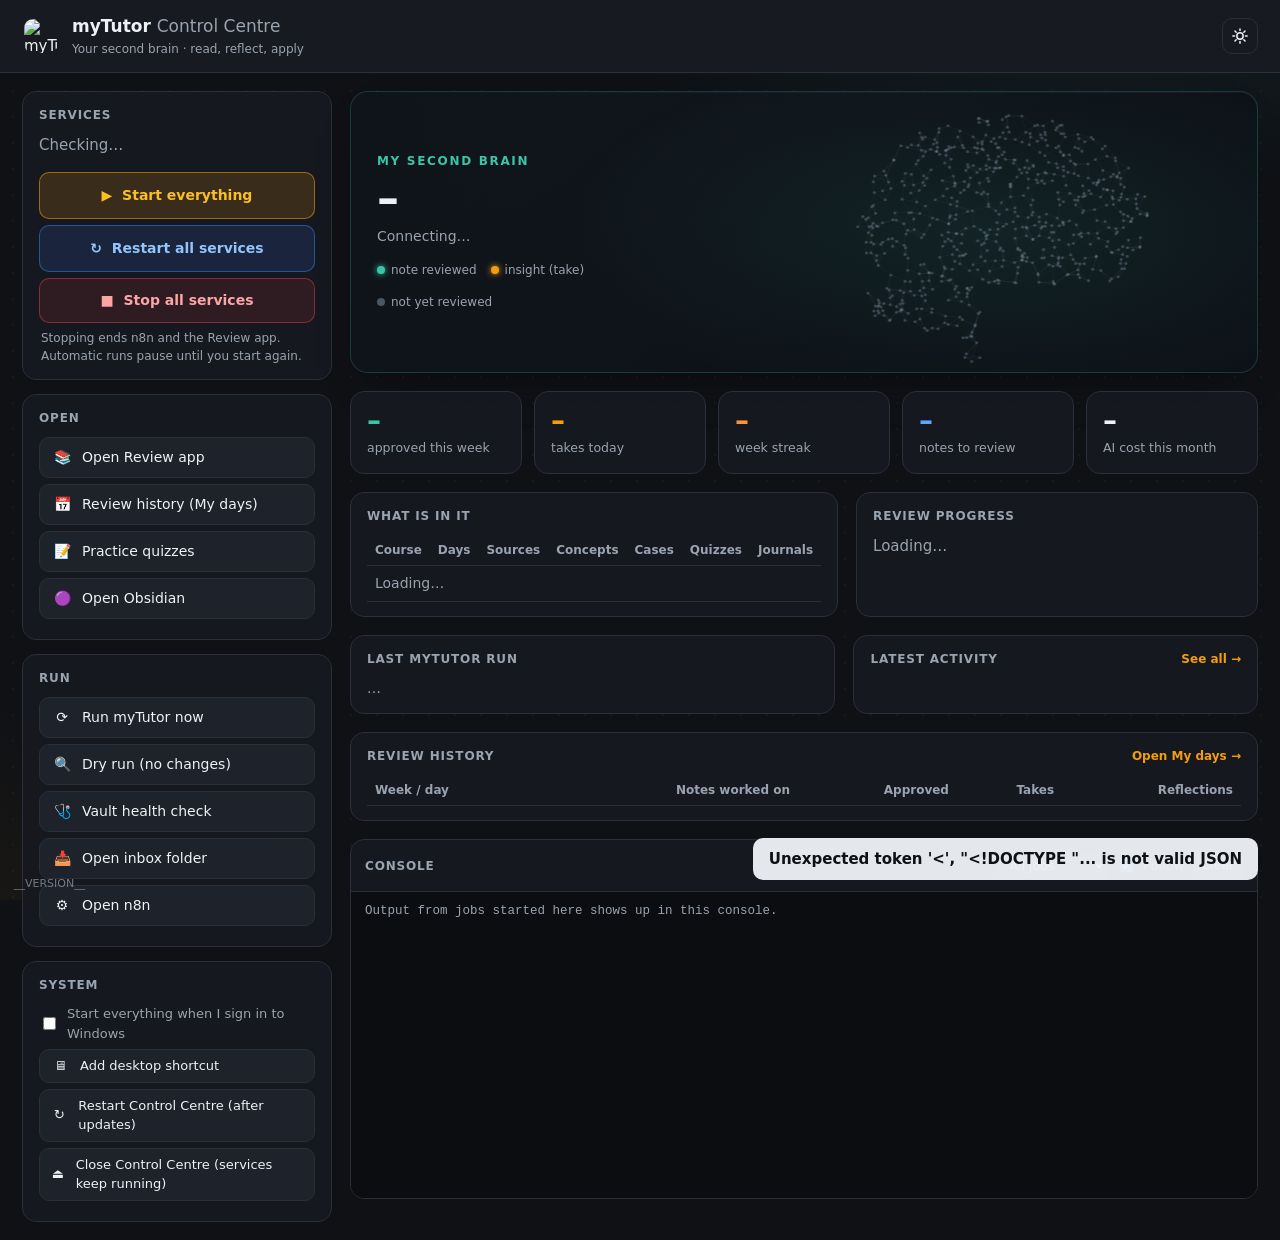
==== control_web/index.html @ 941673e9 "v4.3.8: same sun/moon theme button on Control Centre and Review app Co-Authored-By: Claude Opus 5.5 " ====
<!doctype html>
<html lang="en"><head><meta charset="utf-8"><meta name="viewport" content="width=device-width,initial-scale=1">
<title>myTutor Control Centre</title>
<link rel="icon" href="/logo.png">
<style>
:root{--bg:#0f1115;--panel:#171a20;--panel2:#1e222a;--line:#2a2f38;--ink:#eef1f5;--muted:#9aa3b0;--brand:#F59E0B;--teal:#3CC4A8;--ok:#3CC4A8;--bad:#f87171;--warn:#fbbf24;--blue:#60a5fa;
  --mono:ui-monospace,"Cascadia Mono",Consolas,monospace}
*{box-sizing:border-box}html,body{height:100%}
body{margin:0;background:var(--bg);color:var(--ink);font:15px/1.5 system-ui,-apple-system,"Segoe UI",sans-serif;-webkit-font-smoothing:antialiased}
header{display:flex;align-items:center;gap:14px;padding:12px 22px;background:var(--panel);border-bottom:1px solid var(--line);position:sticky;top:0;z-index:3}
.pill.p-up{background:rgba(34,197,94,.12);border-color:rgba(34,197,94,.5)}.pill.p-up span.muted{color:#4ade80}
.pill.p-down{background:rgba(239,68,68,.08);border-color:rgba(239,68,68,.4)}.pill.p-down span.muted{color:#f87171}
body{background:
  radial-gradient(900px 500px at 85% -10%,rgba(60,196,168,.10),transparent 60%),
  radial-gradient(800px 500px at -10% 110%,rgba(245,158,11,.07),transparent 60%),
  radial-gradient(rgba(255,255,255,.035) 1px,transparent 1px) 0 0/26px 26px,
  var(--bg);background-attachment:fixed}
.hero{position:relative;display:grid;grid-template-columns:minmax(260px,1fr) 1.5fr;align-items:center;gap:10px;min-height:280px;overflow:hidden;
  border-radius:18px;border:1px solid rgba(60,196,168,.22);
  background:radial-gradient(600px 260px at 70% 50%,rgba(60,196,168,.10),transparent 70%),linear-gradient(135deg,#121820,#0d1117 60%);
  box-shadow:inset 0 1px 0 rgba(255,255,255,.04),0 20px 40px -24px rgba(0,0,0,.6)}
.hero::after{content:"";position:absolute;inset:0;pointer-events:none;background:linear-gradient(90deg,#0f141b 0%,transparent 38%)}
.herotext{position:relative;z-index:1;padding:24px 26px}
.eyebrow{margin:0;font-size:12px;letter-spacing:.14em;text-transform:uppercase;color:var(--teal);font-weight:700}
.big{margin:6px 0 4px;font-size:44px;line-height:1;font-weight:800;letter-spacing:-.03em;background:linear-gradient(90deg,#eef1f5,#9be8d6);-webkit-background-clip:text;background-clip:text;color:transparent}
.hero .sub{margin:6px 0 14px;color:var(--muted);font-size:14px}.hero .sub b{color:var(--ink)}
.legend{display:flex;flex-wrap:wrap;gap:14px;font-size:12px;color:var(--muted)}.legend span{display:flex;align-items:center;gap:6px}
.lg{width:8px;height:8px;border-radius:50%;display:inline-block}.lg.n{background:#3CC4A8;box-shadow:0 0 6px #3CC4A8}.lg.k{background:#F59E0B;box-shadow:0 0 6px #F59E0B}.lg.o{background:#4b5563}
#brain{width:100%;height:280px;display:block}
.ctx a,.conn{float:right;text-transform:none;letter-spacing:0;color:var(--teal);font-weight:700}
.homelink{display:flex;align-items:center;gap:14px;text-decoration:none;color:inherit;border-radius:12px;padding:2px 8px 2px 2px}.homelink:hover{background:var(--panel2)}
header img{width:34px;height:34px;border-radius:9px}
header h1{font-size:17px;margin:0;font-weight:700}header h1 span{color:var(--muted);font-weight:500}
header .tag{margin:0;font-size:12px;color:var(--muted)}
.svc{margin-left:auto;display:flex;gap:10px}
.pill{display:flex;align-items:center;gap:10px;padding:8px 16px;font-weight:600;border-radius:999px;background:var(--panel2);border:1px solid var(--line);font-size:13px}
.dot{width:16px;height:16px;border-radius:50%;background:var(--muted)}.dot.on{background:radial-gradient(circle at 35% 35%,#d1fae5,#22c55e 45%,#15803d);box-shadow:0 0 12px 4px rgba(34,197,94,.6);animation:glow2 2.2s ease-in-out infinite}@keyframes glow2{50%{box-shadow:0 0 18px 7px rgba(34,197,94,.8)}}.dot.off{background:radial-gradient(circle at 35% 35%,#fecaca,#ef4444 50%,#991b1b);box-shadow:0 0 8px 2px rgba(239,68,68,.4)}
.wrap{display:grid;grid-template-columns:310px 1fr;gap:18px;padding:18px 22px;max-width:1500px;margin:0 auto}
aside{display:flex;flex-direction:column;gap:14px}
.card{background:rgba(23,26,32,.88);backdrop-filter:blur(6px);border:1px solid var(--line);border-radius:14px;padding:14px 16px}
.card h2{font-size:12px;letter-spacing:.07em;text-transform:uppercase;color:var(--muted);margin:0 0 10px;font-weight:650}
.btn{display:flex;align-items:center;gap:10px;width:100%;text-align:left;font:inherit;font-size:14px;color:var(--ink);background:var(--panel2);border:1px solid var(--line);border-radius:10px;padding:9px 12px;margin:6px 0;cursor:pointer;transition:.12s}
.btn:hover{border-color:var(--brand);transform:translateY(-1px)}.btn .i{width:20px;text-align:center}
.btn.primary{background:var(--brand);border-color:var(--brand);color:#1a1205;font-weight:700;justify-content:center;padding:12px}
.btn.danger{color:var(--bad)}.btn.small{font-size:13px;padding:6px 10px}
.btn[disabled]{opacity:.5;cursor:default;transform:none}
.svc-row{border-radius:12px;padding:10px 12px!important;margin:6px 0;border:1px solid var(--line)!important;transition:background .3s}
.svc-row.is-up{background:rgba(60,196,168,.10);border-color:rgba(60,196,168,.45)!important}
.svc-row.is-down{background:rgba(239,68,68,.07);border-color:rgba(239,68,68,.35)!important}
.svc-row.is-wait{background:rgba(245,158,11,.08);border-color:rgba(245,158,11,.4)!important}
.svc-row .st.up::before{content:'● ';}
.svc-row .mini,.svc-row .st{white-space:nowrap}
.svc-row{display:grid;grid-template-columns:auto 1fr;gap:4px 10px;align-items:center;padding:10px 0;border-bottom:1px solid var(--line)}
.svc-row:last-child{border-bottom:0}.svc-row b{display:block;font-size:14px}.svc-row small{display:block;color:var(--muted);font-size:12px}
.svc-row .st{font-size:12px;font-weight:700;padding:2px 9px;border-radius:999px}
.st.up{color:var(--ok);background:rgba(60,196,168,.12)}.st.down{color:var(--bad);background:rgba(248,113,113,.12)}
.svc-row .mini{font:inherit;font-size:12px;padding:3px 9px;border-radius:7px;border:1px solid var(--line);background:var(--panel2);color:var(--ink);cursor:pointer;margin-left:6px}
.svc-row .mini.stop{color:var(--bad);border-color:rgba(248,113,113,.45)}.svc-row .mini:hover{border-color:var(--brand)}
.svc-row .acts{grid-column:2;display:flex;align-items:center;gap:6px;margin-top:4px}.svc-row .st{margin-right:auto}
.big-dot{width:22px;height:22px;border-radius:50%;position:relative}.big-dot.on{background:radial-gradient(circle at 35% 35%,#d1fae5,#22c55e 45%,#15803d);box-shadow:0 0 14px 4px rgba(34,197,94,.55);animation:glow 2.2s ease-in-out infinite}@keyframes glow{50%{box-shadow:0 0 22px 8px rgba(34,197,94,.75)}}.big-dot.off{background:radial-gradient(circle at 35% 35%,#fecaca,#ef4444 50%,#991b1b);box-shadow:0 0 8px 2px rgba(239,68,68,.35)}.big-dot.wait{background:radial-gradient(circle at 35% 35%,#fde68a,#f59e0b 50%,#b45309);box-shadow:0 0 12px 3px rgba(245,158,11,.5);animation:pulse 1s infinite}@keyframes pulse{50%{opacity:.35}}
.st.wait{color:var(--warn);background:rgba(251,191,36,.12)}
.jobsline{font-size:12.5px;color:var(--brand);margin:6px 0 2px;min-height:4px}
.btn.stopall{background:#7f1d1d;border-color:#b91c1c;color:#fff;font-weight:700;justify-content:center;padding:11px}
.btn.stopall:hover{background:#991b1b;border-color:#ef4444}
.seeall{float:right;text-transform:none;letter-spacing:0;color:var(--brand);text-decoration:none;font-weight:600}
tr.wk td{font-weight:700;color:var(--brand);background:rgba(245,158,11,.06);border-top:2px solid var(--line)}
tr.wkday td:first-child{padding-left:22px;color:var(--muted)}
.hint{font-size:12px;color:var(--muted);margin:6px 2px 0}
.opt{display:flex;align-items:center;gap:8px;font-size:13px;color:var(--muted);margin:6px 0;cursor:pointer}
main{display:flex;flex-direction:column;gap:18px;min-width:0}
.kpis{display:grid;grid-template-columns:repeat(5,1fr);gap:12px}
.kpi{background:rgba(23,26,32,.88);backdrop-filter:blur(6px);border:1px solid var(--line);border-radius:14px;padding:14px 16px}
.kpi b{display:block;font-size:28px;line-height:1.1;font-weight:750;letter-spacing:-.02em}
.kpi small{color:var(--muted);font-size:12.5px}
.kpi.ok b{color:var(--ok)}.kpi.br b{color:var(--brand)}.kpi.or b{color:#fb923c}.kpi.bl b{color:var(--blue)}
.grid2{display:grid;grid-template-columns:1.2fr 1fr;gap:18px}
table{width:100%;border-collapse:collapse;font-size:14px}
th{font-size:12px;color:var(--muted);font-weight:600;text-align:right;padding:6px 8px;border-bottom:1px solid var(--line)}
td{padding:7px 8px;text-align:right;border-bottom:1px solid var(--line);font-variant-numeric:tabular-nums}
th:first-child,td:first-child{text-align:left}tr.total td{font-weight:700;color:var(--brand);border-bottom:0}
.prow{display:grid;grid-template-columns:130px 1fr 70px;gap:10px;align-items:center;margin:9px 0;font-size:14px}
.bar{height:9px;background:var(--panel2);border-radius:5px;overflow:hidden}.bar i{display:block;height:100%;background:linear-gradient(90deg,var(--brand),var(--teal));border-radius:5px}
.prow small{color:var(--muted);text-align:right;font-variant-numeric:tabular-nums}
.kv{display:grid;grid-template-columns:auto 1fr;gap:4px 14px;font-size:14px}.kv span{color:var(--muted)}
.recent{list-style:none;margin:0;padding:0;font-size:13.5px}.recent li{display:flex;gap:10px;padding:6px 0;border-bottom:1px solid var(--line)}
.recent li:last-child{border:0}.recent time{color:var(--muted);font-variant-numeric:tabular-nums;min-width:90px}
.tagx{font-size:11.5px;padding:1px 8px;border-radius:999px;background:var(--panel2);color:var(--muted)}
.console{display:flex;flex-direction:column;height:360px;padding:0;overflow:hidden}
.chead{display:flex;align-items:center;gap:8px;padding:10px 14px;border-bottom:1px solid var(--line)}
.chead h2{margin:0;flex:1}
.chead select,.chead button{font:inherit;font-size:12.5px;background:var(--panel2);color:var(--ink);border:1px solid var(--line);border-radius:7px;padding:4px 8px;cursor:pointer}
.log{flex:1;overflow:auto;margin:0;padding:10px 14px;font:12.5px/1.55 var(--mono);background:#0b0d10;white-space:pre-wrap;word-break:break-word}
.log .t{color:#5b6472}.log .j{display:inline-block;min-width:78px;font-weight:600}
.j-n8n{color:#c084fc}.j-review{color:var(--teal)}.j-run,.j-dry-run{color:var(--brand)}.j-vault-check{color:var(--blue)}.j-control{color:var(--muted)}.j-practice{color:#f472b6}
.log .err{color:var(--bad)}.log .okl{color:var(--ok)}
.toast{position:fixed;bottom:20px;right:22px;background:var(--ink);color:var(--bg);padding:10px 16px;border-radius:10px;font-weight:600;opacity:0;transform:translateY(8px);transition:.2s;pointer-events:none}
.toast.show{opacity:.96;transform:none}
.muted{color:var(--muted)}
@media (max-width:1100px){.hero{grid-template-columns:1fr}.hero::after{display:none}.kpis{grid-template-columns:repeat(3,1fr)}.grid2{grid-template-columns:1fr}}
@media (max-width:800px){.wrap{grid-template-columns:1fr;padding:14px 16px}.svc{display:none}.kpis{grid-template-columns:repeat(2,1fr)}}
.verbadge{position:fixed;left:14px;bottom:8px;z-index:5;font-size:11px;color:#8a94a3;opacity:.8;pointer-events:none}
.btn.restartall{background:#2563eb;border-color:#2563eb;color:#fff;font-weight:700;justify-content:center;padding:12px}.btn.restartall:hover{background:#1d4ed8}
/* v4.3.5: calmer buttons and status lights */
.btn.primary{background:rgba(245,158,11,.16);border-color:rgba(245,158,11,.55);color:#fbbf24}.btn.primary:hover{background:rgba(245,158,11,.26)}
.btn.restartall{background:rgba(59,130,246,.14);border-color:rgba(59,130,246,.5);color:#93c5fd}.btn.restartall:hover{background:rgba(59,130,246,.24)}
.btn.stopall{background:rgba(239,68,68,.12);border-color:rgba(239,68,68,.45);color:#fca5a5}.btn.stopall:hover{background:rgba(239,68,68,.22);border-color:rgba(239,68,68,.7)}
.big-dot{width:16px;height:16px}
.big-dot.on{background:radial-gradient(circle at 35% 35%,#86efac,#16a34a 55%,#166534);box-shadow:0 0 6px 1px rgba(34,197,94,.35);animation:glowsoft 3s ease-in-out infinite}
@keyframes glowsoft{50%{box-shadow:0 0 9px 2px rgba(34,197,94,.45)}}
.big-dot.off{background:radial-gradient(circle at 35% 35%,#fca5a5,#dc2626 55%,#7f1d1d);box-shadow:0 0 5px 1px rgba(239,68,68,.3)}
.dot.on{background:radial-gradient(circle at 35% 35%,#86efac,#16a34a 55%,#166534);box-shadow:0 0 5px 1px rgba(34,197,94,.35);animation:none}
/* light mode (toggle at top right) */
:root[data-theme=light]{--bg:#f4f6fa;--panel:#ffffff;--panel2:#f0f2f6;--line:#e2e6ec;--ink:#1b2230;--muted:#5f6b7a;--teal:#0f9f86;--ok:#0f8f78;--bad:#dc2626;--warn:#b45309;--blue:#2563eb}
:root[data-theme=light] .hero{border-color:rgba(15,159,134,.25);background:radial-gradient(600px 260px at 70% 50%,rgba(60,196,168,.14),transparent 70%),linear-gradient(135deg,#ffffff,#eef7f5 60%);box-shadow:0 1px 3px rgba(16,24,40,.08),0 20px 40px -28px rgba(15,159,134,.35)}
:root[data-theme=light] .hero::after{background:linear-gradient(90deg,#ffffff 0%,transparent 38%)}
:root[data-theme=light] .big{background-image:linear-gradient(90deg,#1b2230,#0f9f86)}
:root[data-theme=light] .card,:root[data-theme=light] .kpi{background:rgba(255,255,255,.95);box-shadow:0 1px 3px rgba(16,24,40,.08)}
:root[data-theme=light] .bar{background:#e6e9ef}
:root[data-theme=light] body{background-color:var(--bg)}
.log{color:#d6dde6}
:root[data-theme=light] .btn.primary{color:#b45309;background:rgba(245,158,11,.14)}
:root[data-theme=light] .btn.restartall{color:#1d4ed8;background:rgba(59,130,246,.10)}
:root[data-theme=light] .btn.stopall{color:#b91c1c;background:rgba(239,68,68,.08)}
.themebtn{margin-left:auto;width:36px;height:36px;border-radius:10px;border:1px solid var(--line);background:var(--panel);color:var(--ink);cursor:pointer;display:grid;place-items:center}
.themebtn:hover{border-color:var(--brand)}
</style>
<script>try{if(localStorage.getItem("mytutor-cc-theme")==="light")document.documentElement.dataset.theme="light"}catch(e){}</script></head>
<body>
<header>
  <a class="homelink" href="/" title="Home"><img src="/logo.png" alt="myTutor home">
  <div><h1>myTutor <span>Control Centre</span></h1><p class="tag">Your second brain · read, reflect, apply</p></div></a>
  <button class="themebtn" id="b-theme" title="Switch dark / light">🌙</button>
</header>

<div class="wrap">
<aside>
  <div class="card svcs">
    <h2>Services</h2>
    <div id="svcs"><span class="muted">Checking…</span></div>
    <div class="jobsline" id="jobsline"></div>
    <button class="btn primary" data-a="start-all">▶&nbsp; Start everything</button>
    <button class="btn restartall" data-a="restart-all">↻&nbsp; Restart all services</button>
    <button class="btn stopall" data-a="stop-all" data-confirm="1">■&nbsp; Stop all services</button>
    <p class="hint">Stopping ends n8n and the Review app. Automatic runs pause until you start again.</p>
  </div>
  <div class="card">
    <h2>Open</h2>
    <button class="btn" data-a="open-review"><span class="i">📚</span>Open Review app</button>
    <button class="btn" data-a="open-days"><span class="i">📅</span>Review history (My days)</button>
    <button class="btn" data-a="practice"><span class="i">📝</span>Practice quizzes</button>
    <button class="btn" data-a="open-obsidian"><span class="i">🟣</span>Open Obsidian</button>
  </div>
  <div class="card">
    <h2>Run</h2>
    <button class="btn" data-a="run"><span class="i">⟳</span>Run myTutor now</button>
    <button class="btn" data-a="dry-run"><span class="i">🔍</span>Dry run (no changes)</button>
    <button class="btn" data-a="vault-check"><span class="i">🩺</span>Vault health check</button>
    <button class="btn" data-a="open-inbox"><span class="i">📥</span>Open inbox folder</button>
    <button class="btn" data-a="open-n8n"><span class="i">⚙</span>Open n8n</button>
  </div>
  <div class="card">
    <h2>System</h2>
    <label class="opt"><input type="checkbox" id="autostart"> Start everything when I sign in to Windows</label>
    <button class="btn small" data-a="desktop-shortcut"><span class="i">🖥</span>Add desktop shortcut</button>
    <button class="btn small" data-a="restart-centre"><span class="i">↻</span>Restart Control Centre (after updates)</button>
    <button class="btn small" data-a="quit" data-confirm="1"><span class="i">⏏</span>Close Control Centre (services keep running)</button>
  </div>
</aside>

<main>
  <section class="hero">
    <div class="herotext">
      <p class="eyebrow">My second brain</p>
      <h2 class="big" id="hero-pct">–</h2>
      <p class="sub" id="brainlabel">Connecting…</p>
      <div class="legend"><span><i class="lg n"></i>note reviewed</span><span><i class="lg k"></i>insight (take)</span><span><i class="lg o"></i>not yet reviewed</span></div>
    </div>
    <canvas id="brain" aria-hidden="true"></canvas>
  </section>
  <div class="kpis">
    <div class="kpi ok"><b id="k-appr">–</b><small id="k-appr-l">approved this week</small></div>
    <div class="kpi br"><b id="k-takes">–</b><small>takes today</small></div>
    <div class="kpi or"><b id="k-streak">–</b><small id="k-streak-l">week streak</small></div>
    <div class="kpi bl"><b id="k-todo">–</b><small>notes to review</small></div>
    <div class="kpi"><b id="k-cost">–</b><small id="k-cost-l">AI cost this month</small></div>
  </div>

  <div class="grid2">
    <div class="card"><h2>What is in it <span class="conn" id="conn"></span></h2>
      <table><thead><tr><th>Course</th><th>Days</th><th>Sources</th><th>Concepts</th><th>Cases</th><th>Quizzes</th><th>Journals</th></tr></thead>
      <tbody id="inv"><tr><td colspan="7" class="muted">Loading…</td></tr></tbody></table>
    </div>
    <div class="card"><h2>Review progress</h2><div id="prog"><span class="muted">Loading…</span></div></div>
  </div>

  <div class="grid2">
    <div class="card"><h2>Last myTutor run</h2><div class="kv" id="lastrun"><span>…</span><b></b></div></div>
    <div class="card"><h2>Latest activity <a href="#" data-a="open-days" class="seeall">See all →</a></h2><ul class="recent" id="recent"></ul></div>
  </div>

  <div class="card"><h2>Review history <a href="#" data-a="open-days" class="seeall">Open My days →</a></h2>
    <table><thead><tr><th>Week / day</th><th>Notes worked on</th><th>Approved</th><th>Takes</th><th>Reflections</th></tr></thead><tbody id="hist"></tbody></table></div>

  <div class="card console">
    <div class="chead"><h2>Console</h2>
      <select id="cfilter"><option value="">All jobs</option><option>run</option><option>dry-run</option><option>vault-check</option><option>n8n</option><option>review</option><option>practice</option><option>control</option></select>
      <label class="opt"><input type="checkbox" id="autoscroll" checked> Follow</label>
      <button id="cclear">Clear</button></div>
    <pre class="log" id="log"><span class="muted">Output from jobs started here shows up in this console.</span></pre>
  </div>
</main>
</div>
<div class="toast" id="toast"></div>

<script>
"use strict";
const TOKEN = "__TOKEN__"; let last = 0, lines = [];
const $ = id => document.getElementById(id);
const esc = s => String(s ?? "").replace(/[&<>"']/g, c => ({"&":"&amp;","<":"&lt;",">":"&gt;",'"':"&quot;","'":"&#39;"}[c]));
async function api(path, body) {
  const r = await fetch(path, {method: body ? "POST" : "GET", headers: {"X-Token": TOKEN, "Content-Type": "application/json"}, body: body ? JSON.stringify(body) : undefined});
  if (r.status === 403) throw new Error("Session expired: reload the page.");
  return r.json();
}
function toast(t) { const e = $("toast"); e.textContent = t; e.classList.add("show"); clearTimeout(e._t); e._t = setTimeout(() => e.classList.remove("show"), 2600); }
function svc(key, up) { if (!$("d-" + key)) return; $("d-" + key).className = "dot " + (up ? "on" : "off"); $("s-" + key).textContent = up ? "RUNNING" : "STOPPED";
  const p = $("d-" + key).parentElement; p.classList.toggle("p-up", up); p.classList.toggle("p-down", !up); }

function paint(s) {
  updateBrain(s.dashboard);
  svc("n8n", s.n8n); svc("review", s.review);
  if (!document.querySelector("#svcs [data-armed]")) $("svcs").innerHTML = (s.services || []).map(v => `<div class="svc-row ${v.up ? "is-up" : v.starting ? "is-wait" : "is-down"}"><span class="big-dot ${v.up ? "on" : v.starting ? "wait" : "off"}"></span>
      <div><b>${esc(v.name)}</b><small>${esc(v.detail)} · port ${v.port}${v.up && !v.here ? " · started elsewhere" : ""}</small></div>
      <div class="acts"><span class="st ${v.up ? "up" : v.starting ? "wait" : "down"}">${v.up ? "RUNNING" : v.starting ? `Starting… ${v.since}s` : "Stopped"}</span>${v.up || v.starting
        ? `<button class="mini" data-a="restart-${v.key}">↻ Restart</button><button class="mini stop" data-a="stop-${v.key}" data-confirm="1">Stop</button>` : `<button class="mini" data-a="start-${v.key}">Start</button>`}</div></div>`).join("");
  const nUp = (s.services || []).filter(v => v.up).length, nAll = (s.services || []).length;
  document.title = (nUp === nAll ? "🟢 " : nUp ? "🟡 " : "🔴 ") + `${nUp}/${nAll} running · myTutor Control Centre`;
  const busy = (s.jobs || []).filter(j => j.running && !["n8n", "review"].includes(j.name)).map(j => j.name);
  $("jobsline").textContent = busy.length ? "⏳ Working: " + busy.join(", ") : "";
  $("autostart").checked = s.autostart;
  const d = s.dashboard;
  $("k-appr").textContent = `${d.approved_week || 0}/${s.goal}`; $("k-appr-l").textContent = (d.approved_week || 0) >= s.goal ? "approved this week · goal met ✓" : "approved this week";
  $("k-takes").textContent = d.takes_today; $("k-streak").textContent = d.streak + "🔥"; $("k-streak-l").textContent = `week streak · ${d.active_days_week || 0} active day${d.active_days_week === 1 ? "" : "s"} this week`; $("k-todo").textContent = d.to_review;
  $("k-cost").textContent = "US$" + d.month_cost.toFixed(2); $("k-cost-l").textContent = `AI cost this month · ${d.month_runs} runs`;
  const inv = d.inventory || [];
  if (inv.length) {
    const tot = [0,0,0,0,0,0];
    $("inv").innerHTML = inv.map(c => { const v = [c.days, c.sources, c.core, c.cases, c.quizzes, c.journals]; v.forEach((x, i) => tot[i] += x);
      return `<tr><td>${esc(c.course)}</td>${v.map(x => `<td>${x}</td>`).join("")}</tr>`; }).join("")
      + `<tr class="total"><td>Total <span class="muted">+ ${d.hubs} hubs</span></td>${tot.map(x => `<td>${x}</td>`).join("")}</tr>`;
  } else $("inv").innerHTML = '<tr><td colspan="7" class="muted">No data yet: start the Review app once so it can index your vault.</td></tr>';
  $("prog").innerHTML = (d.courses || []).map(([c, done, total]) =>
    `<div class="prow"><span>${esc(c)}</span><span class="bar"><i style="width:${total ? (100 * done / total).toFixed(1) : 0}%"></i></span><small>${done}/${total}</small></div>`).join("") || '<span class="muted">No data yet.</span>';
  const r = d.last_run;
  $("lastrun").innerHTML = r ? `<span>Finished</span><b>${esc(r.finished)}</b><span>Sources</span><b>${esc(r.sources)}</b><span>Notes made</span><b>${esc(r.notes)}</b>
     <span>Cost</span><b>US$${(+r.cost || 0).toFixed(2)}</b><span>Failed</span><b style="color:${+r.failed ? "var(--bad)" : "var(--ok)"}">${esc(r.failed || 0)}</b>` : '<span>No runs logged yet.</span><b></b>';
  $("hist").innerHTML = byWeek(d.history || []).slice(0, 6).map(w =>
      `<tr class="wk"><td>${esc(w.label)}</td><td>${w.notes}</td><td>${w.approved}</td><td>${w.takes}</td><td>${w.reflections}</td></tr>`
      + w.days.map(h => `<tr class="wkday"><td>${esc(new Date(h.day + "T12:00:00").toLocaleDateString(undefined, {weekday: "short", day: "numeric", month: "short"}))}</td><td>${h.notes}</td><td>${h.approved}</td><td>${h.takes}</td><td>${h.reflections}</td></tr>`).join("")).join("")
    || '<tr><td colspan="5" class="muted">No reviews yet.</td></tr>';
  $("recent").innerHTML = (d.recent || []).map(([t, a, n]) => `<li><time>${esc(t)}</time><span class="tagx">${esc(a)}</span><span>${esc(n)}</span></li>`).join("") || '<li class="muted">Nothing yet today.</li>';
  document.querySelectorAll("[data-a=run],[data-a=dry-run]").forEach(b => b.disabled = (s.jobs || []).some(j => (j.name === "run" || j.name === "dry-run") && j.running));
}
function mondayOf(iso) { const d = new Date(iso + "T12:00:00"); d.setDate(d.getDate() - ((d.getDay() + 6) % 7)); return d; }
function byWeek(rows) {
  const weeks = [];
  for (const r of rows) {
    const m = mondayOf(r.day), key = m.toDateString();
    let w = weeks.find(x => x.key === key);
    if (!w) { const sun = new Date(m); sun.setDate(m.getDate() + 6);
      const f = o => o.toLocaleDateString(undefined, {day: "numeric", month: "short"});
      const thisWeek = mondayOf(new Date().toISOString().slice(0, 10)).toDateString() === key;
      w = {key, label: (thisWeek ? "This week · " : "Week · ") + f(m) + " – " + f(sun), notes: 0, approved: 0, takes: 0, reflections: 0, days: []}; weeks.push(w); }
    w.days.push(r); for (const k of ["notes", "approved", "takes", "reflections"]) w[k] += r[k];
  }
  return weeks;
}
// ---------------- the brain: one dot per note; it lights up and connects as you review and write takes
const Brain = (() => {
  const LIGHT = () => document.documentElement.dataset.theme === "light";
  const cv = document.getElementById("brain"), cx = cv.getContext("2d");
  const still = window.matchMedia("(prefers-reduced-motion: reduce)").matches;
  let W = 0, H = 0, nodes = [], lit = 0, links = 0, edges = [], pulses = [], target = {lit: 0, links: 0}, ready = false;
  function rng(seed) { return () => (seed = (seed * 1664525 + 1013904223) % 4294967296) / 4294967296; }
  function inside(x, y) {                            // a side-view brain: cerebrum, cerebellum, brainstem (unit space)
    const cere = ((x - 0.02) / 1.0) ** 2 + ((y + 0.05) / 0.70) ** 2 <= 1 && !(y > 0.42 && x > -0.15);
    const cbl = ((x + 0.55) / 0.36) ** 2 + ((y - 0.52) / 0.22) ** 2 <= 1;
    const stem = x > -0.30 && x < -0.12 && y > 0.40 && y < 0.95;
    return cere || cbl || stem;
  }
  function build() {
    const r = rng(42); nodes = [];
    while (nodes.length < 650) {
      const x = r() * 2.2 - 1.1, y = r() * 2.0 - 0.8;
      if (inside(x, y)) nodes.push({x, y, o: r(), tw: r() * 6.28});
    }
    nodes.sort((a, b) => a.o - b.o);                 // a fixed order, so the same dots light up as you progress
    edges = [];
    for (let i = 0; i < nodes.length; i++) {        // possible connections: each dot to its nearest neighbours
      const near = nodes.map((n, j) => [j, (n.x - nodes[i].x) ** 2 + (n.y - nodes[i].y) ** 2]).filter(([j]) => j !== i)
        .sort((a, b) => a[1] - b[1]).slice(0, 4);
      for (const [j, d] of near) if (j > i || !edges.some(e => e[0] === j && e[1] === i)) edges.push([i, j, d]);
    }
    ready = true;
  }
  function resize() { const r = cv.getBoundingClientRect(); W = cv.width = r.width * devicePixelRatio; H = cv.height = r.height * devicePixelRatio; }
  function pos(n) {                                 // centred in the hero panel
    const s = Math.min(W * 0.40, H * 0.52);
    return [W * 0.52 + n.x * s, H * 0.47 + n.y * s];
  }
  function frame(t) {
    if (!ready) return;
    lit += (target.lit - lit) * 0.04; links += (target.links - links) * 0.04;
    cx.clearRect(0, 0, W, H);
    const nLit = Math.round(lit * nodes.length), dpr = devicePixelRatio;
    const live = edges.filter(([a, b]) => a < nLit && b < nLit);
    const show = live.slice(0, Math.round(live.length * Math.min(1, 0.35 + links)));
    cx.lineWidth = 0.8 * dpr;
    cx.strokeStyle = LIGHT() ? "rgba(60,80,110,0.09)" : "rgba(150,170,200,0.075)";       // the whole brain as a faint mesh, so its shape always reads
    cx.beginPath();
    for (const [a, b] of edges) { const [x1, y1] = pos(nodes[a]), [x2, y2] = pos(nodes[b]); cx.moveTo(x1, y1); cx.lineTo(x2, y2); }
    cx.stroke();
    cx.lineWidth = 1.1 * dpr;
    for (const [a, b] of show) {
      const [x1, y1] = pos(nodes[a]), [x2, y2] = pos(nodes[b]);
      cx.strokeStyle = LIGHT() ? "rgba(15,150,125,0.28)" : "rgba(110,220,195,0.20)"; cx.beginPath(); cx.moveTo(x1, y1); cx.lineTo(x2, y2); cx.stroke();
    }
    nodes.forEach((n, i) => {
      const [x, y] = pos(n), on = i < nLit, tw = still ? 1 : 0.75 + 0.25 * Math.sin(t / 900 + n.tw);
      cx.beginPath(); cx.arc(x, y, (on ? 2.6 : 1.5) * dpr, 0, 6.29);
      cx.fillStyle = on ? (LIGHT() ? `rgba(13,148,122,${0.9 * tw})` : `rgba(80,215,185,${0.85 * tw})`) : (LIGHT() ? "rgba(90,105,125,0.28)" : "rgba(170,182,200,0.26)");
      if (on) { cx.shadowColor = LIGHT() ? "rgba(60,196,168,.45)" : "rgba(60,196,168,.9)"; cx.shadowBlur = 6 * dpr; }
      if (on && i < nLit * Math.min(0.5, links) && i % 3 === 0) { cx.shadowColor = "rgba(245,158,11,.8)"; cx.shadowBlur = 10 * dpr; cx.fillStyle = `rgba(245,158,11,${0.7 * tw})`; }
      cx.fill(); cx.shadowBlur = 0;
    });
    if (!still && show.length) {                    // signals travelling along connections
      if (pulses.length < Math.min(14, 2 + show.length / 25) && Math.random() < 0.08) pulses.push({e: show[Math.floor(Math.random() * show.length)], p: 0});
      pulses = pulses.filter(pl => (pl.p += 0.012) < 1);
      for (const pl of pulses) {
        const [x1, y1] = pos(nodes[pl.e[0]]), [x2, y2] = pos(nodes[pl.e[1]]);
        const x = x1 + (x2 - x1) * pl.p, y = y1 + (y2 - y1) * pl.p;
        cx.beginPath(); cx.arc(x, y, 2.2 * dpr, 0, 6.29); cx.fillStyle = "rgba(255,214,140,.9)";
        cx.shadowColor = "rgba(245,158,11,1)"; cx.shadowBlur = 12 * dpr; cx.fill(); cx.shadowBlur = 0;
      }
    }
    if (!still) requestAnimationFrame(frame);
  }
  addEventListener("resize", () => { resize(); if (still) frame(0); });
  resize(); build(); requestAnimationFrame(frame);
  return {set(l, k) { target = {lit: l, links: k}; if (still) { lit = l; links = k; frame(0); } }};
})();
function updateBrain(d) {
  const tot = (d.courses || []).reduce((a, c) => a + c[2], 0), done = (d.courses || []).reduce((a, c) => a + c[1], 0);
  const takes = d.total_takes || 0;
  const frac = tot ? done / tot : 0;
  Brain.set(Math.max(0.03, frac), Math.min(1, takes / Math.max(20, done)));
  const pct = (frac * 100).toFixed(frac < 0.1 ? 1 : 0);
  $("conn").textContent = `🧠 ${pct}% connected`;
  $("hero-pct").textContent = pct + "% connected";
  $("brainlabel").innerHTML = `<b>${done}</b> of ${tot} notes reviewed and linked · <b>${takes}</b> insights of your own.<br>Every review lights a neuron; every take strengthens the connections.`;
}
async function poll() { try { paint(await api("/api/state")); } catch (e) { toast(e.message); } }

function cls(t) { return /error|failed|traceback|exception/i.test(t) ? "err" : /\b(done|filed|ok|started|ready|accessible)\b/i.test(t) ? "okl" : ""; }
function renderLog() {
  const f = $("cfilter").value, L = $("log");
  const show = lines.filter(x => !f || x.job === f);
  L.innerHTML = show.length ? show.slice(-1500).map(x => `<span class="t">${x.t}</span> <span class="j j-${esc(x.job)}">${esc(x.job)}</span> <span class="${cls(x.text)}">${esc(x.text)}</span>`).join("\n")
    : '<span class="muted">No output yet. Start a job on the left.</span>';
  if ($("autoscroll").checked) L.scrollTop = L.scrollHeight;
}
async function pollLog() {
  try { const r = await api("/api/console?since=" + last); if (r.lines.length) { lines.push(...r.lines); last = r.lines.at(-1).n; lines = lines.slice(-4000); renderLog(); } } catch (e) {}
}
document.addEventListener("click", async e => {
  const b = e.target.closest("[data-a]"); if (!b || b.disabled) return; e.preventDefault();
  if (b.dataset.confirm && !b.dataset.armed) { b.dataset.armed = "1"; const t = b.innerHTML; b.innerHTML = "Click again to confirm"; setTimeout(() => { delete b.dataset.armed; b.innerHTML = t; }, 3000); return; }
  delete b.dataset.armed;
  const SAME_TAB = {"open-review": "http://127.0.0.1:5057/", "open-days": "http://127.0.0.1:5057/#days", "open-n8n": "http://localhost:5678/"};
  if (b.dataset.a === "practice") {                 // rebuild the quiz page, then show it here
    await api("/api/action", {action: "practice"}); toast("Preparing your quizzes…");
    for (let i = 0; i < 40; i++) { await new Promise(r => setTimeout(r, 500));
      const st = await api("/api/state"); const j = (st.jobs || []).find(j => j.name === "practice"); if (j && !j.running) break; }
    location.href = "/practice"; return;
  }
  if (SAME_TAB[b.dataset.a]) {                      // web pages open right here; the logo / ⌂ brings you back
    const st = await api("/api/state").catch(() => null);
    const up = st && (b.dataset.a === "open-n8n" ? st.n8n : st.review);
    if (!up) { toast((b.dataset.a === "open-n8n" ? "n8n" : "The Review app") + " is not running yet: click Start first."); return; }
    location.href = SAME_TAB[b.dataset.a]; return;
  }
  try { const r = await api("/api/action", {action: b.dataset.a}); toast(r.message);
    if (b.dataset.a === "restart-centre") return waitAndReload(); } catch (err) { toast(err.message); }
  poll(); pollLog();
});
$("autostart").onchange = async e => { const r = await api("/api/action", {action: e.target.checked ? "autostart-on" : "autostart-off"}); toast(r.message); };
$("cfilter").onchange = renderLog; $("cclear").onclick = () => { lines = []; renderLog(); };
async function waitAndReload() {
  document.body.style.opacity = .5;
  for (let i = 0; i < 60; i++) {
    await new Promise(r => setTimeout(r, 1000));
    try { const r = await fetch("/", {cache: "no-store"}); if (r.ok) { location.reload(); return; } } catch (e) {}
  }
  toast("The Control Centre did not come back. Double-click 'myTutor Control Centre.bat'.");
}
poll(); pollLog(); setInterval(poll, 4000); setInterval(pollLog, 1000);
</script>
<div class="verbadge" title="Release version">__VERSION__</div><script>(function(){const b=document.getElementById("b-theme"),r=document.documentElement;
const SUN='<svg viewBox="0 0 24 24" width="18" height="18" fill="none" stroke="currentColor" stroke-width="2" stroke-linecap="round" aria-hidden="true"><circle cx="12" cy="12" r="4.2"/><path d="M12 2.5v2.2M12 19.3v2.2M2.5 12h2.2M19.3 12h2.2M5.3 5.3l1.6 1.6M17.1 17.1l1.6 1.6M5.3 18.7l1.6-1.6M17.1 6.9l1.6-1.6"/></svg>',MOON='<svg viewBox="0 0 24 24" width="18" height="18" fill="none" stroke="currentColor" stroke-width="2" stroke-linecap="round" stroke-linejoin="round" aria-hidden="true"><path d="M20.5 14.2A8.5 8.5 0 0 1 9.8 3.5 8.5 8.5 0 1 0 20.5 14.2z"/></svg>';const icon=()=>{b.innerHTML=r.dataset.theme==="light"?MOON:SUN;b.title=r.dataset.theme==="light"?"Switch to dark":"Switch to light"};icon();
b.onclick=()=>{if(r.dataset.theme==="light")delete r.dataset.theme;else r.dataset.theme="light";try{localStorage.setItem("mytutor-cc-theme",r.dataset.theme||"dark")}catch(e){}icon();};})();</script></body></html>
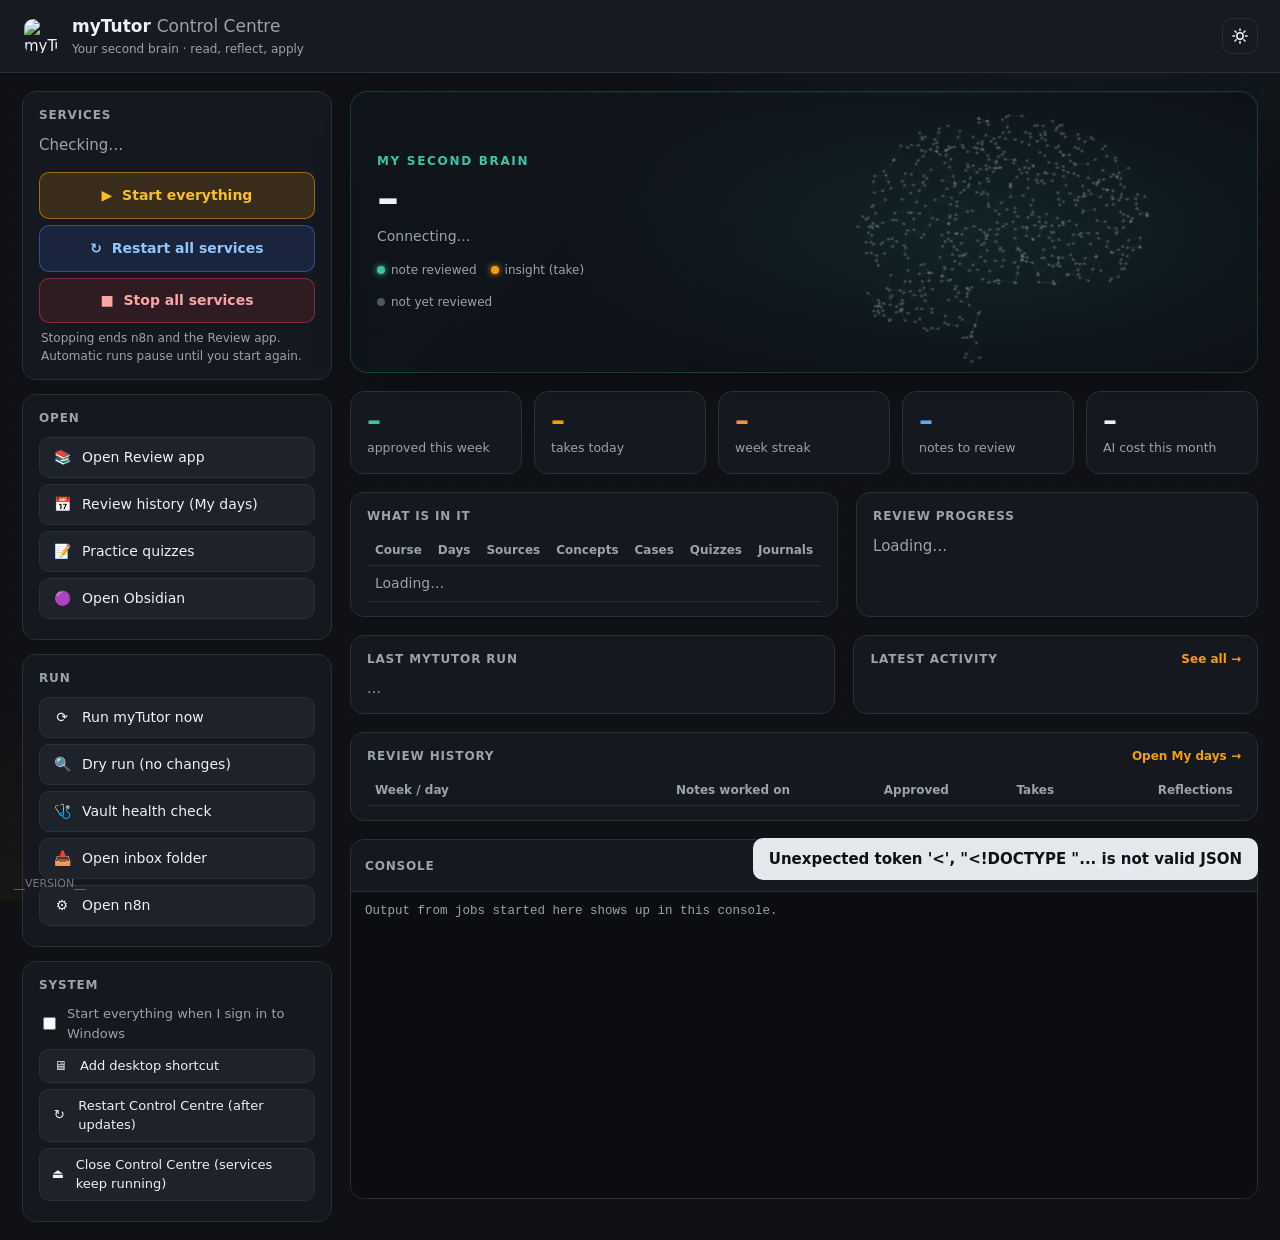
==== commit 91ddf7ca: "v4.3.11: darker brain neurons in light mode Co-Authored-By: Claude Opus 5.5 <noreply@anthropic.com> " ====
--- a/control_web/index.html
+++ b/control_web/index.html
@@ -316,21 +316,21 @@
     const live = edges.filter(([a, b]) => a < nLit && b < nLit);
     const show = live.slice(0, Math.round(live.length * Math.min(1, 0.35 + links)));
     cx.lineWidth = 0.8 * dpr;
-    cx.strokeStyle = LIGHT() ? "rgba(60,80,110,0.09)" : "rgba(150,170,200,0.075)";       // the whole brain as a faint mesh, so its shape always reads
+    cx.strokeStyle = LIGHT() ? "rgba(40,55,80,0.22)" : "rgba(150,170,200,0.075)";       // the whole brain as a faint mesh, so its shape always reads
     cx.beginPath();
     for (const [a, b] of edges) { const [x1, y1] = pos(nodes[a]), [x2, y2] = pos(nodes[b]); cx.moveTo(x1, y1); cx.lineTo(x2, y2); }
     cx.stroke();
     cx.lineWidth = 1.1 * dpr;
     for (const [a, b] of show) {
       const [x1, y1] = pos(nodes[a]), [x2, y2] = pos(nodes[b]);
-      cx.strokeStyle = LIGHT() ? "rgba(15,150,125,0.28)" : "rgba(110,220,195,0.20)"; cx.beginPath(); cx.moveTo(x1, y1); cx.lineTo(x2, y2); cx.stroke();
+      cx.strokeStyle = LIGHT() ? "rgba(8,110,92,0.55)" : "rgba(110,220,195,0.20)"; cx.beginPath(); cx.moveTo(x1, y1); cx.lineTo(x2, y2); cx.stroke();
     }
     nodes.forEach((n, i) => {
       const [x, y] = pos(n), on = i < nLit, tw = still ? 1 : 0.75 + 0.25 * Math.sin(t / 900 + n.tw);
       cx.beginPath(); cx.arc(x, y, (on ? 2.6 : 1.5) * dpr, 0, 6.29);
-      cx.fillStyle = on ? (LIGHT() ? `rgba(13,148,122,${0.9 * tw})` : `rgba(80,215,185,${0.85 * tw})`) : (LIGHT() ? "rgba(90,105,125,0.28)" : "rgba(170,182,200,0.26)");
-      if (on) { cx.shadowColor = LIGHT() ? "rgba(60,196,168,.45)" : "rgba(60,196,168,.9)"; cx.shadowBlur = 6 * dpr; }
-      if (on && i < nLit * Math.min(0.5, links) && i % 3 === 0) { cx.shadowColor = "rgba(245,158,11,.8)"; cx.shadowBlur = 10 * dpr; cx.fillStyle = `rgba(245,158,11,${0.7 * tw})`; }
+      cx.fillStyle = on ? (LIGHT() ? `rgba(4,110,90,${0.95 * tw})` : `rgba(80,215,185,${0.85 * tw})`) : (LIGHT() ? "rgba(55,68,88,0.50)" : "rgba(170,182,200,0.26)");
+      if (on) { cx.shadowColor = LIGHT() ? "rgba(4,120,98,.35)" : "rgba(60,196,168,.9)"; cx.shadowBlur = 6 * dpr; }
+      if (on && i < nLit * Math.min(0.5, links) && i % 3 === 0) { cx.shadowColor = "rgba(245,158,11,.8)"; cx.shadowBlur = 10 * dpr; cx.fillStyle = LIGHT() ? `rgba(200,100,0,${0.95 * tw})` : `rgba(245,158,11,${0.7 * tw})`; }
       cx.fill(); cx.shadowBlur = 0;
     });
     if (!still && show.length) {                    // signals travelling along connections
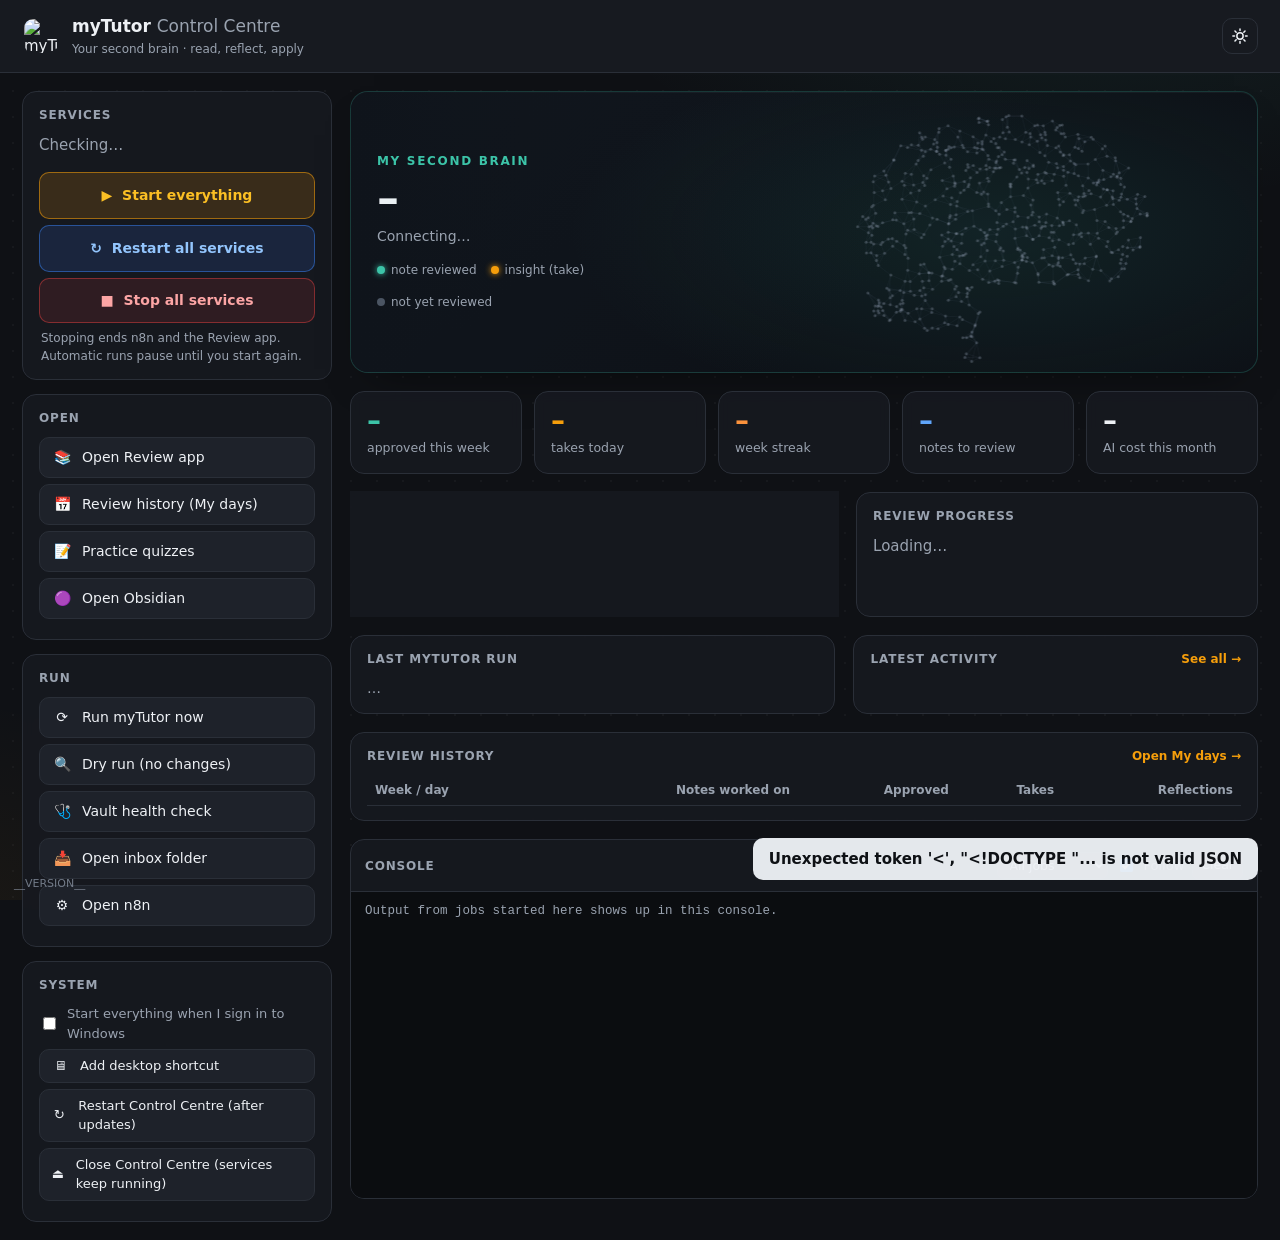
==== commit 54a579e4: "v4.4: weekly stretch goal (+5 each time), drop duplicate week bar from Today card Co-Authored-By: Cl" ====
--- a/control_web/index.html
+++ b/control_web/index.html
@@ -239,7 +239,8 @@
   $("jobsline").textContent = busy.length ? "⏳ Working: " + busy.join(", ") : "";
   $("autostart").checked = s.autostart;
   const d = s.dashboard;
-  $("k-appr").textContent = `${d.approved_week || 0}/${s.goal}`; $("k-appr-l").textContent = (d.approved_week || 0) >= s.goal ? "approved this week · goal met ✓" : "approved this week";
+  { const w = d.approved_week || 0, g = s.goal, t = w < g ? g : g + 5 * (Math.floor((w - g) / 5) + 1);   // +5 stretch once the goal is met
+    $("k-appr").textContent = `${w}/${t}`; $("k-appr-l").textContent = w >= g ? `approved this week · goal ${g} met ✓ · stretch +${t - g}` : "approved this week"; }
   $("k-takes").textContent = d.takes_today; $("k-streak").textContent = d.streak + "🔥"; $("k-streak-l").textContent = `week streak · ${d.active_days_week || 0} active day${d.active_days_week === 1 ? "" : "s"} this week`; $("k-todo").textContent = d.to_review;
   $("k-cost").textContent = "US$" + d.month_cost.toFixed(2); $("k-cost-l").textContent = `AI cost this month · ${d.month_runs} runs`;
   const inv = d.inventory || [];
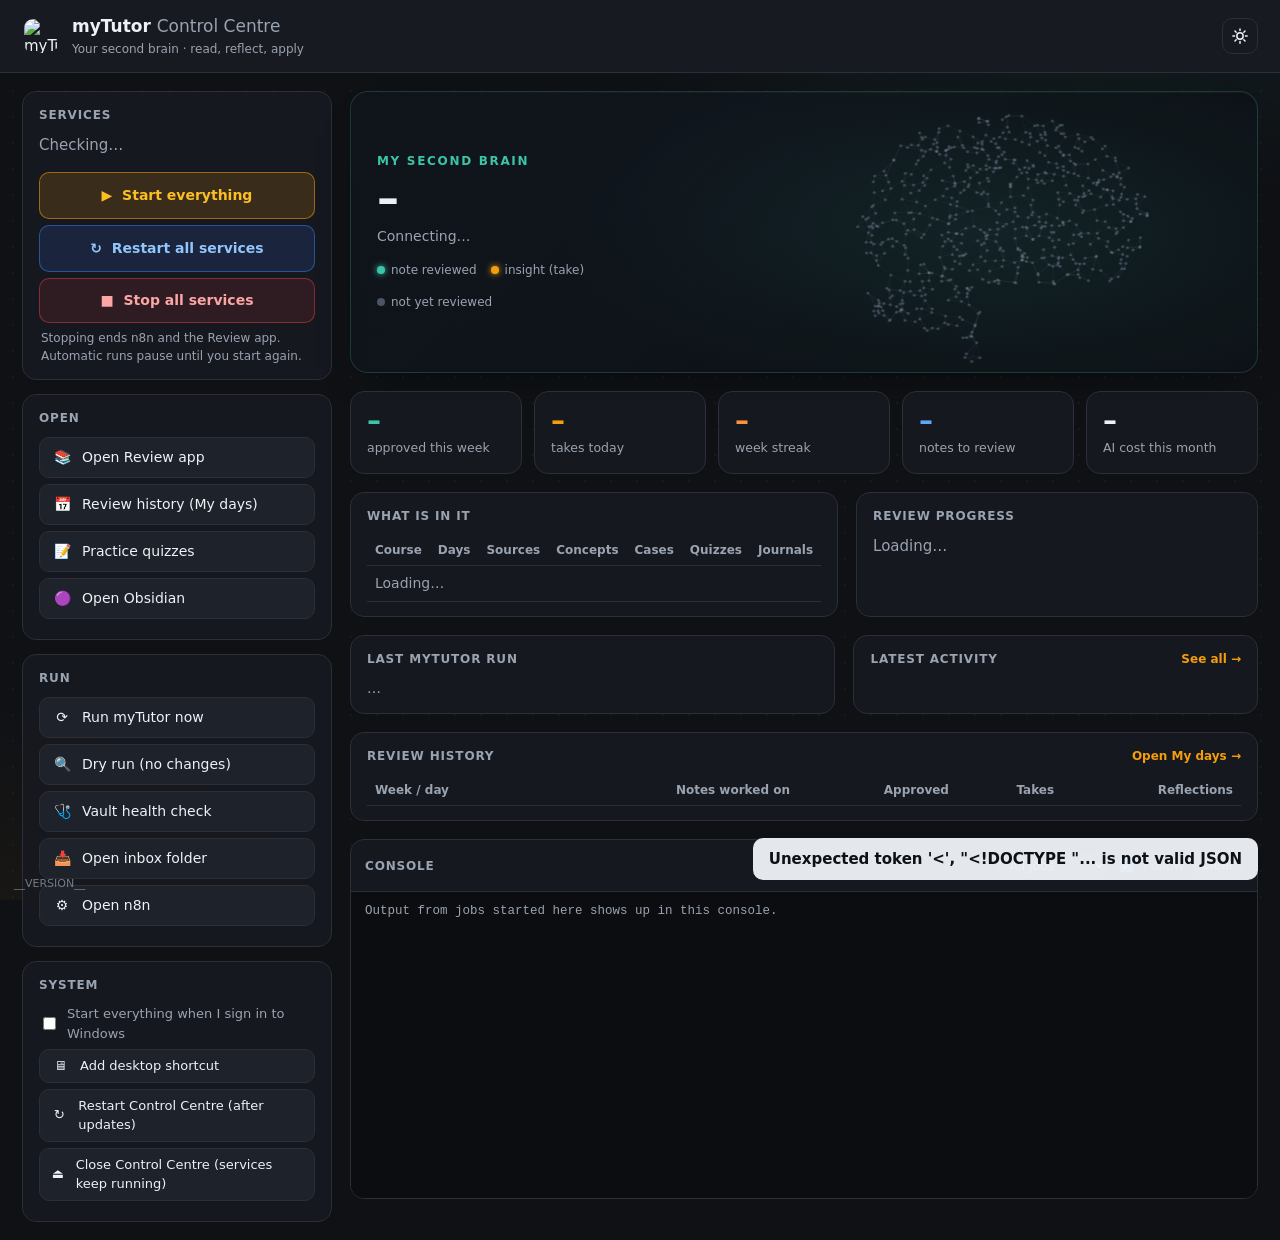
==== commit 7c71f366: "v4.4.1: stretch goal only when you say yes; resets to the base goal every week Co-Authored-By: Claud" ====
--- a/control_web/index.html
+++ b/control_web/index.html
@@ -239,8 +239,8 @@
   $("jobsline").textContent = busy.length ? "⏳ Working: " + busy.join(", ") : "";
   $("autostart").checked = s.autostart;
   const d = s.dashboard;
-  { const w = d.approved_week || 0, g = s.goal, t = w < g ? g : g + 5 * (Math.floor((w - g) / 5) + 1);   // +5 stretch once the goal is met
-    $("k-appr").textContent = `${w}/${t}`; $("k-appr-l").textContent = w >= g ? `approved this week · goal ${g} met ✓ · stretch +${t - g}` : "approved this week"; }
+  { const w = d.approved_week || 0, g = s.goal, t = g + (s.goal_extra || 0);   // stretch only when accepted in the Review app
+    $("k-appr").textContent = `${w}/${t}`; $("k-appr-l").textContent = w >= g ? `approved this week · goal ${g} met ✓${t > g ? ` · stretch +${t - g}` : ""}` : "approved this week"; }
   $("k-takes").textContent = d.takes_today; $("k-streak").textContent = d.streak + "🔥"; $("k-streak-l").textContent = `week streak · ${d.active_days_week || 0} active day${d.active_days_week === 1 ? "" : "s"} this week`; $("k-todo").textContent = d.to_review;
   $("k-cost").textContent = "US$" + d.month_cost.toFixed(2); $("k-cost-l").textContent = `AI cost this month · ${d.month_runs} runs`;
   const inv = d.inventory || [];
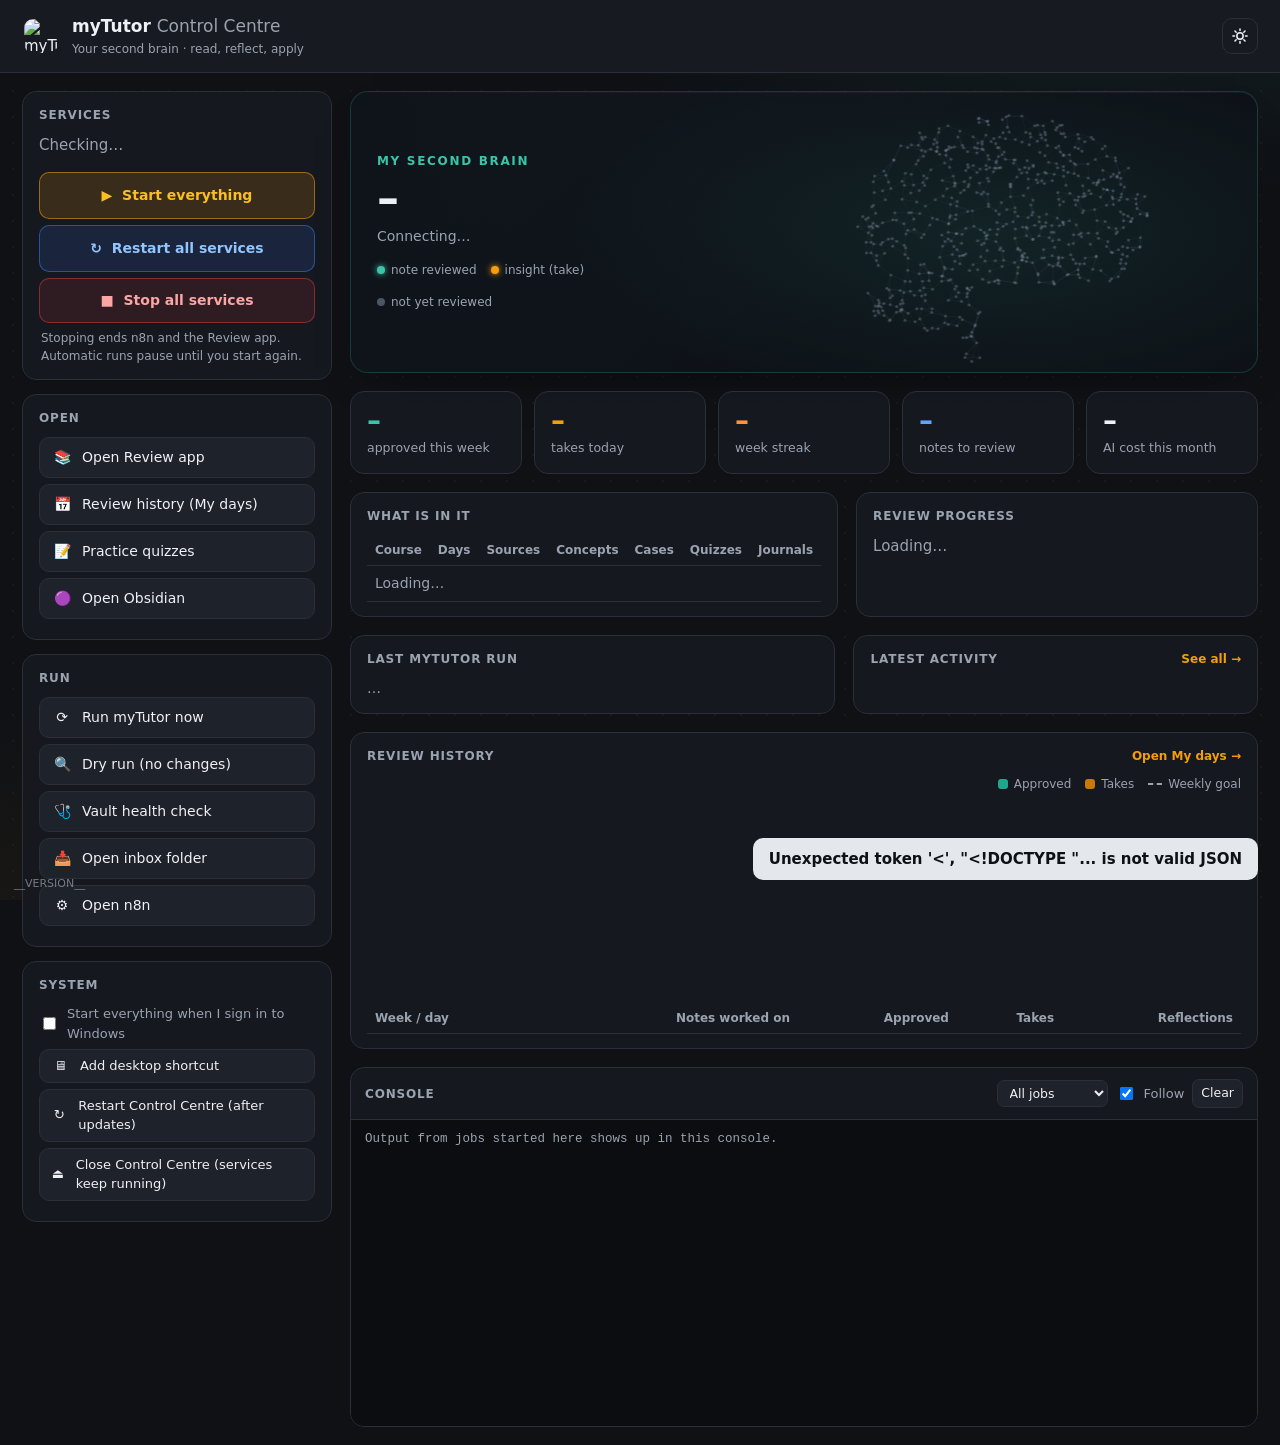
==== commit 02f53cbe: "v4.5: weekly trend chart (approved, takes, goal) in Control Centre review history Co-Authored-By: Cl" ====
--- a/control_web/index.html
+++ b/control_web/index.html
@@ -123,6 +123,24 @@
 :root[data-theme=light] .btn.stopall{color:#b91c1c;background:rgba(239,68,68,.08)}
 .themebtn{margin-left:auto;width:36px;height:36px;border-radius:10px;border:1px solid var(--line);background:var(--panel);color:var(--ink);cursor:pointer;display:grid;place-items:center}
 .themebtn:hover{border-color:var(--brand)}
+/* weekly trend chart */
+:root{--s-appr:#1fa68b;--s-take:#c97a06}
+:root[data-theme=light]{--s-appr:#0f9f86;--s-take:#d97706}
+.trend{margin:4px 0 14px}
+.trendhead{display:flex;align-items:center;justify-content:space-between;gap:12px;flex-wrap:wrap;margin-bottom:6px}
+.trendsum{font-size:13px;color:var(--muted)}.trendsum b{color:var(--ink);font-size:15px}
+.trendsum .up{color:var(--ok);font-weight:700}.trendsum .down{color:var(--bad);font-weight:700}
+.legend{display:flex;gap:14px;font-size:12px;color:var(--muted)}.legend span{display:flex;align-items:center;gap:6px}
+.sw{display:inline-block;width:10px;height:10px;border-radius:3px}.sw-a{background:var(--s-appr)}.sw-t{background:var(--s-take)}
+.sw-g{width:14px;height:0;border-top:2px dashed var(--muted);border-radius:0}
+.trendplot{position:relative}
+#trend{width:100%;height:190px;display:block;overflow:visible}
+#trend .ax{fill:var(--muted);font-size:11px}#trend .grid{stroke:var(--line);stroke-width:1}
+#trend .goal{stroke:var(--muted);stroke-width:1.5;stroke-dasharray:5 4}
+#trend .val{fill:var(--ink);font-size:11px;font-weight:700}
+#trend .hit{fill:transparent;cursor:default}#trend .hit:hover{fill:color-mix(in srgb,var(--ink) 5%,transparent)}
+.ttip{position:absolute;pointer-events:none;background:var(--panel);border:1px solid var(--line);border-radius:10px;padding:8px 10px;font-size:12px;box-shadow:0 8px 24px rgba(0,0,0,.25);white-space:nowrap;z-index:5}
+.ttip b{display:block;margin-bottom:3px;color:var(--ink)}.ttip div{display:flex;align-items:center;gap:6px;color:var(--muted)}.ttip div span:last-child{margin-left:auto;padding-left:12px;color:var(--ink);font-weight:700}
 </style>
 <script>try{if(localStorage.getItem("mytutor-cc-theme")==="light")document.documentElement.dataset.theme="light"}catch(e){}</script></head>
 <body>
@@ -199,6 +217,9 @@
   </div>
 
   <div class="card"><h2>Review history <a href="#" data-a="open-days" class="seeall">Open My days →</a></h2>
+    <div class="trend"><div class="trendhead"><div id="trend-sum" class="trendsum"></div>
+      <div class="legend"><span><i class="sw sw-a"></i>Approved</span><span><i class="sw sw-t"></i>Takes</span><span><i class="sw sw-g"></i>Weekly goal</span></div></div>
+      <div class="trendplot"><svg id="trend" role="img" aria-label="Approved notes and takes per week"></svg><div class="ttip" id="ttip" hidden></div></div></div>
     <table><thead><tr><th>Week / day</th><th>Notes worked on</th><th>Approved</th><th>Takes</th><th>Reflections</th></tr></thead><tbody id="hist"></tbody></table></div>
 
   <div class="card console">
@@ -255,12 +276,43 @@
   const r = d.last_run;
   $("lastrun").innerHTML = r ? `<span>Finished</span><b>${esc(r.finished)}</b><span>Sources</span><b>${esc(r.sources)}</b><span>Notes made</span><b>${esc(r.notes)}</b>
      <span>Cost</span><b>US$${(+r.cost || 0).toFixed(2)}</b><span>Failed</span><b style="color:${+r.failed ? "var(--bad)" : "var(--ok)"}">${esc(r.failed || 0)}</b>` : '<span>No runs logged yet.</span><b></b>';
+  renderTrend(d.history || [], s.goal || 25);
   $("hist").innerHTML = byWeek(d.history || []).slice(0, 6).map(w =>
       `<tr class="wk"><td>${esc(w.label)}</td><td>${w.notes}</td><td>${w.approved}</td><td>${w.takes}</td><td>${w.reflections}</td></tr>`
       + w.days.map(h => `<tr class="wkday"><td>${esc(new Date(h.day + "T12:00:00").toLocaleDateString(undefined, {weekday: "short", day: "numeric", month: "short"}))}</td><td>${h.notes}</td><td>${h.approved}</td><td>${h.takes}</td><td>${h.reflections}</td></tr>`).join("")).join("")
     || '<tr><td colspan="5" class="muted">No reviews yet.</td></tr>';
   $("recent").innerHTML = (d.recent || []).map(([t, a, n]) => `<li><time>${esc(t)}</time><span class="tagx">${esc(a)}</span><span>${esc(n)}</span></li>`).join("") || '<li class="muted">Nothing yet today.</li>';
   document.querySelectorAll("[data-a=run],[data-a=dry-run]").forEach(b => b.disabled = (s.jobs || []).some(j => (j.name === "run" || j.name === "dry-run") && j.running));
+}
+function renderTrend(rows, goal) {
+  const svg = $("trend"); if (!svg) return;
+  const W = Math.max(320, svg.clientWidth || 640), H = 190, padL = 30, padR = 8, padT = 14, padB = 24;
+  const weeks = [], m0 = mondayOf(new Date().toISOString().slice(0, 10));
+  const first = rows.length ? mondayOf(rows.map(r => r.day).sort()[0]) : m0, span = Math.round((m0 - first) / 6048e5) + 1;
+  const n = Math.min(12, Math.max(4, span));                             // from your first active week (at least 4, at most 12)
+  for (let k = n - 1; k >= 0; k--) { const m = new Date(m0); m.setDate(m0.getDate() - 7 * k); weeks.push({m, key: m.toDateString(), approved: 0, takes: 0, reflections: 0, notes: 0}); }
+  for (const r of rows) { const w = weeks.find(x => x.key === mondayOf(r.day).toDateString()); if (w) for (const k of ["approved", "takes", "reflections", "notes"]) w[k] += r[k] || 0; }
+  const max = Math.max(goal, ...weeks.map(w => Math.max(w.approved, w.takes))), step = max > 60 ? 20 : max > 30 ? 10 : 5, top = Math.ceil(max * 1.1 / step) * step;
+  const y = v => padT + (H - padT - padB) * (1 - v / top), slot = (W - padL - padR) / weeks.length, bw = Math.min(16, slot / 3.2);
+  const bar = (x, v, cls) => { if (!v) return ""; const yy = y(v), h = y(0) - yy, r = Math.min(4, h);
+    return `<path fill="var(${cls})" d="M${x} ${y(0)}V${yy + r}q0 -${r} ${r} -${r}h${bw - 2 * r}q${r} 0 ${r} ${r}V${y(0)}z"/>`; };
+  let g = "";
+  for (let v = 0; v <= top; v += step) g += `<line class="grid" x1="${padL}" x2="${W - padR}" y1="${y(v)}" y2="${y(v)}"/><text class="ax" x="${padL - 6}" y="${y(v) + 4}" text-anchor="end">${v}</text>`;
+  weeks.forEach((w, i) => { const cx = padL + slot * i + slot / 2;
+    g += bar(cx - bw - 1, w.approved, "--s-appr") + bar(cx + 1, w.takes, "--s-take");
+    g += `<text class="ax" x="${cx}" y="${H - 6}" text-anchor="middle">${i === weeks.length - 1 ? "This wk" : w.m.toLocaleDateString(undefined, {day: "numeric", month: "short"})}</text>`;
+    if (i === weeks.length - 1) { if (w.approved) g += `<text class="val" x="${cx - bw / 2 - 1}" y="${y(w.approved) - 4}" text-anchor="middle">${w.approved}</text>`;
+      if (w.takes) g += `<text class="val" x="${cx + bw / 2 + 1}" y="${y(w.takes) - 4}" text-anchor="middle">${w.takes}</text>`; }
+    g += `<rect class="hit" data-i="${i}" x="${padL + slot * i}" y="${padT}" width="${slot}" height="${H - padT - padB}"/>`; });
+  g += `<line class="goal" x1="${padL}" x2="${W - padR}" y1="${y(goal)}" y2="${y(goal)}"/><text class="ax" x="${padL + 4}" y="${y(goal) - 5}">goal ${goal}</text>`;
+  svg.setAttribute("viewBox", `0 0 ${W} ${H}`); svg.innerHTML = g;
+  const tw = weeks[weeks.length - 1], lw = weeks[weeks.length - 2], diff = tw.approved - lw.approved;
+  $("trend-sum").innerHTML = `This week <b>${tw.approved}</b> approved · <b>${tw.takes}</b> takes · ` + (lw.approved || tw.approved ? `<span class="${diff >= 0 ? "up" : "down"}">${diff >= 0 ? "▲" : "▼"} ${Math.abs(diff)}</span> vs last week` : "first week");
+  const tip = $("ttip");
+  svg.querySelectorAll(".hit").forEach(r => { r.onmousemove = e => { const w = weeks[+r.dataset.i], sun = new Date(w.m), f = o => o.toLocaleDateString(undefined, {day: "numeric", month: "short"}); sun.setDate(w.m.getDate() + 6);
+      tip.innerHTML = `<b>${f(w.m)} – ${f(sun)}</b><div><i class="sw sw-a"></i><span>Approved</span><span>${w.approved}</span></div><div><i class="sw sw-t"></i><span>Takes</span><span>${w.takes}</span></div><div><span>Reflections</span><span>${w.reflections}</span></div><div><span>Goal</span><span>${w.approved >= goal ? "met ✓" : goal}</span></div>`;
+      tip.hidden = false; const box = svg.getBoundingClientRect(); let lx = e.clientX - box.left + 12; if (lx > box.width - 170) lx -= 190; tip.style.left = lx + "px"; tip.style.top = (e.clientY - box.top - 10) + "px"; };
+    r.onmouseleave = () => { tip.hidden = true; }; });
 }
 function mondayOf(iso) { const d = new Date(iso + "T12:00:00"); d.setDate(d.getDate() - ((d.getDay() + 6) % 7)); return d; }
 function byWeek(rows) {
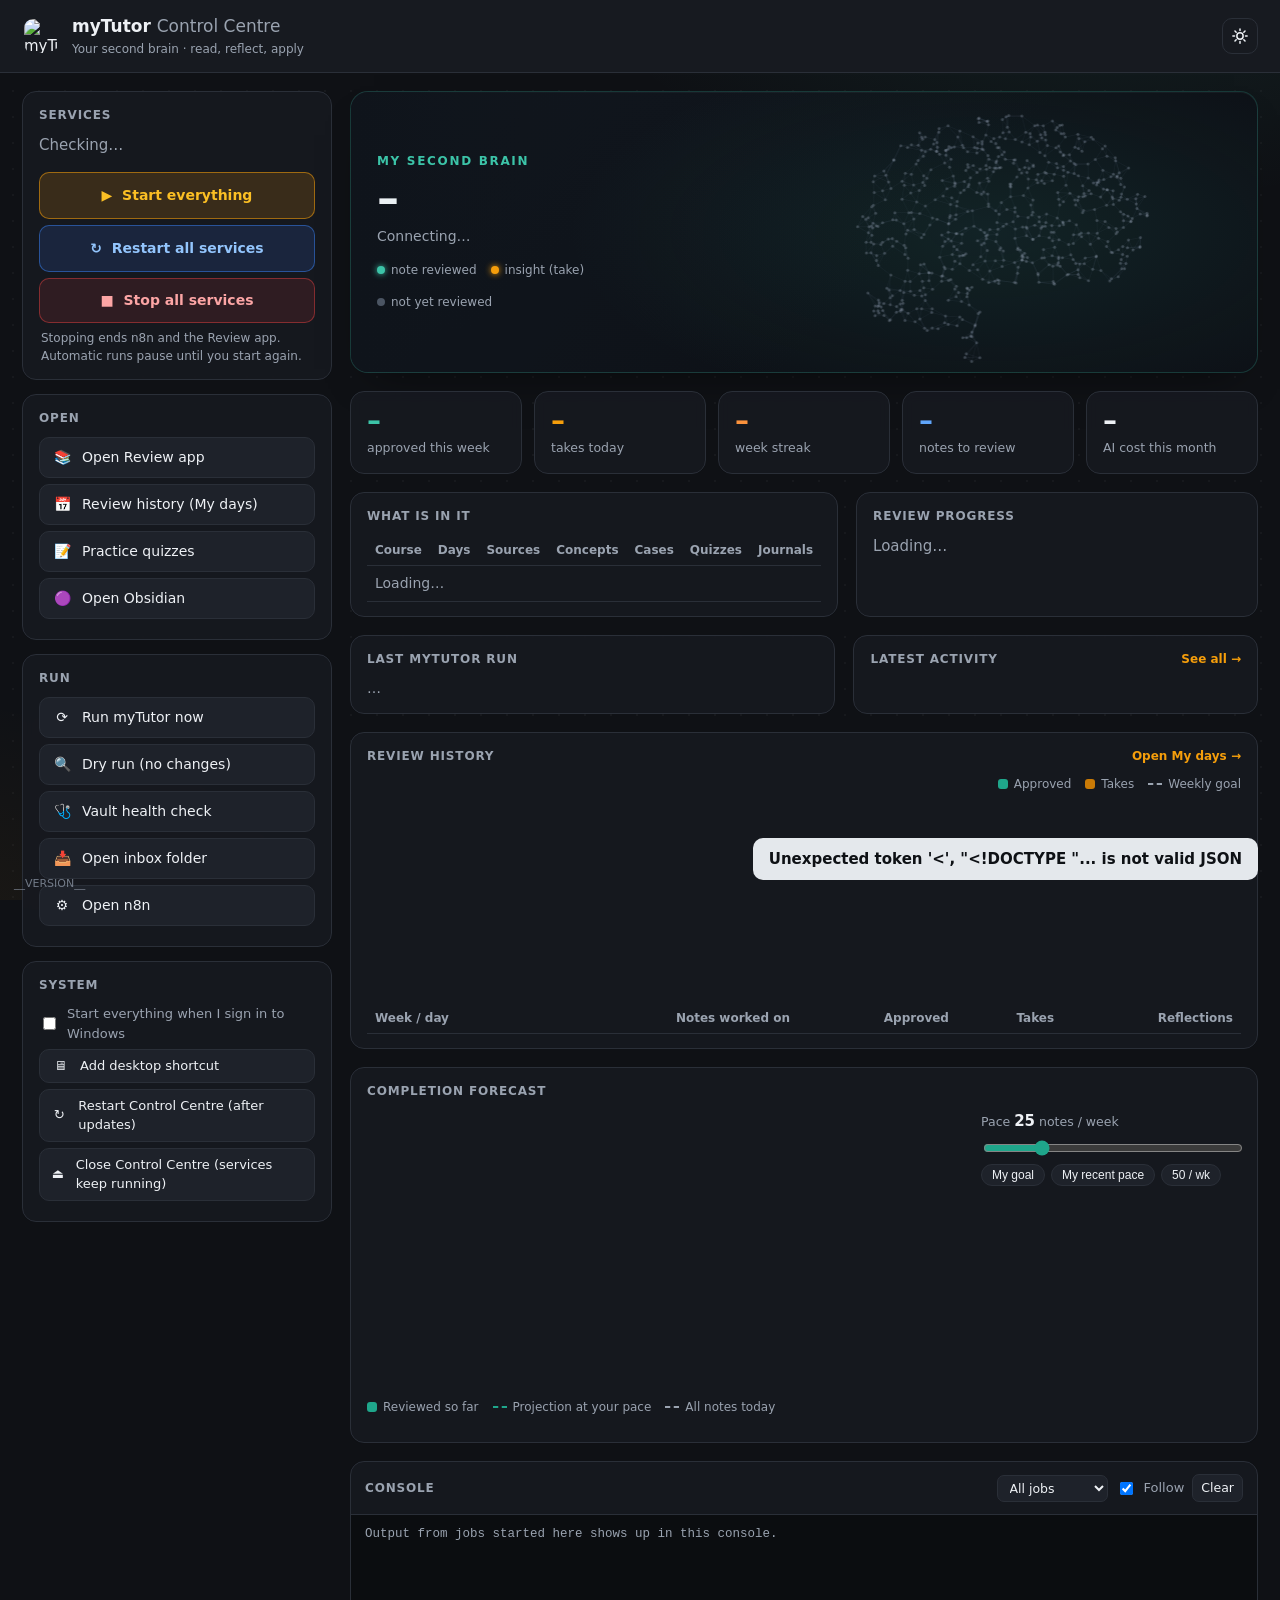
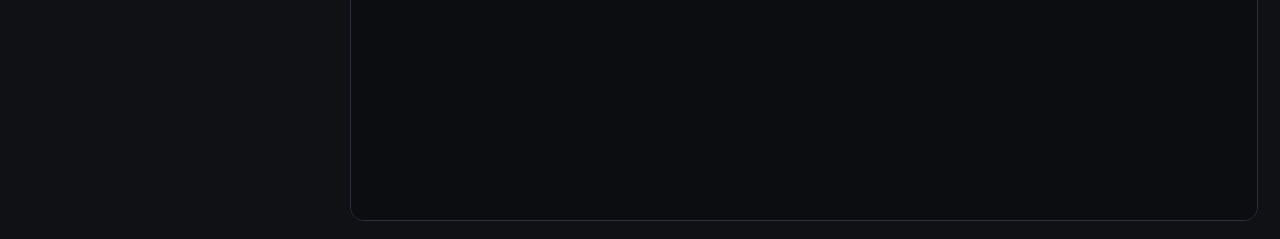
==== commit 052e5e8d: "v4.6: interactive completion forecast with pace slider Co-Authored-By: Claude Opus 5.5 <noreply@anth" ====
--- a/control_web/index.html
+++ b/control_web/index.html
@@ -141,6 +141,22 @@
 #trend .hit{fill:transparent;cursor:default}#trend .hit:hover{fill:color-mix(in srgb,var(--ink) 5%,transparent)}
 .ttip{position:absolute;pointer-events:none;background:var(--panel);border:1px solid var(--line);border-radius:10px;padding:8px 10px;font-size:12px;box-shadow:0 8px 24px rgba(0,0,0,.25);white-space:nowrap;z-index:5}
 .ttip b{display:block;margin-bottom:3px;color:var(--ink)}.ttip div{display:flex;align-items:center;gap:6px;color:var(--muted)}.ttip div span:last-child{margin-left:auto;padding-left:12px;color:var(--ink);font-weight:700}
+/* completion forecast */
+.fc-top{display:flex;justify-content:space-between;align-items:flex-end;gap:16px;flex-wrap:wrap;margin-bottom:6px}
+.fc-big{font-size:14px;color:var(--muted);max-width:520px}.fc-big b{color:var(--ink)}.fc-big .when{display:block;font-size:26px;font-weight:800;color:var(--ink);letter-spacing:-.02em;line-height:1.15;margin-bottom:2px}
+.fc-ctrl{display:flex;flex-direction:column;gap:6px;min-width:260px}.fc-ctrl label{font-size:12.5px;color:var(--muted)}.fc-ctrl label b{color:var(--ink);font-size:15px}
+#fc-pace{width:100%;accent-color:var(--s-appr)}
+.fc-chips{display:flex;gap:6px;flex-wrap:wrap}
+.chip-b{border:1px solid var(--line);background:var(--panel2);color:var(--ink);border-radius:999px;padding:3px 10px;font-size:12px;cursor:pointer}.chip-b:hover,.chip-b.on{border-color:var(--s-appr);color:var(--s-appr)}
+#fc{width:100%;height:200px;display:block;overflow:visible}
+#fc .ax{fill:var(--muted);font-size:11px}#fc .grid{stroke:var(--line);stroke-width:1}
+#fc .act{fill:none;stroke:var(--s-appr);stroke-width:2.5;stroke-linejoin:round}#fc .actfill{fill:color-mix(in srgb,var(--s-appr) 14%,transparent)}
+#fc .proj{fill:none;stroke:var(--s-appr);stroke-width:2;stroke-dasharray:6 5;opacity:.85}
+#fc .tot{stroke:var(--muted);stroke-width:1.5;stroke-dasharray:5 4}
+#fc .now{stroke:var(--line);stroke-width:1}#fc .dot{fill:var(--s-appr);stroke:var(--panel);stroke-width:2}
+#fc .cross{stroke:var(--muted);stroke-width:1;opacity:.6}
+.sw-p{width:14px;height:0;border-top:2px dashed var(--s-appr);border-radius:0;background:none}
+.fc-leg{margin-top:6px}.small{font-size:12px}
 </style>
 <script>try{if(localStorage.getItem("mytutor-cc-theme")==="light")document.documentElement.dataset.theme="light"}catch(e){}</script></head>
 <body>
@@ -222,6 +238,14 @@
       <div class="trendplot"><svg id="trend" role="img" aria-label="Approved notes and takes per week"></svg><div class="ttip" id="ttip" hidden></div></div></div>
     <table><thead><tr><th>Week / day</th><th>Notes worked on</th><th>Approved</th><th>Takes</th><th>Reflections</th></tr></thead><tbody id="hist"></tbody></table></div>
 
+  <div class="card fc"><h2>Completion forecast</h2>
+    <div class="fc-top"><div class="fc-big" id="fc-big"></div>
+      <div class="fc-ctrl"><label for="fc-pace">Pace <b id="fc-pv">25</b> notes / week</label>
+        <input type="range" id="fc-pace" min="5" max="100" step="5" value="25">
+        <div class="fc-chips"><button class="chip-b" data-p="goal">My goal</button><button class="chip-b" data-p="recent">My recent pace</button><button class="chip-b" data-p="50">50 / wk</button></div></div></div>
+    <div class="trendplot"><svg id="fc" role="img" aria-label="Notes reviewed so far and projected finish"></svg><div class="ttip" id="fc-tip" hidden></div></div>
+    <div class="legend fc-leg"><span><i class="sw sw-a"></i>Reviewed so far</span><span><i class="sw sw-p"></i>Projection at your pace</span><span><i class="sw sw-g"></i>All notes today</span></div>
+    <p class="muted small" id="fc-note"></p></div>
   <div class="card console">
     <div class="chead"><h2>Console</h2>
       <select id="cfilter"><option value="">All jobs</option><option>run</option><option>dry-run</option><option>vault-check</option><option>n8n</option><option>review</option><option>practice</option><option>control</option></select>
@@ -277,6 +301,7 @@
   $("lastrun").innerHTML = r ? `<span>Finished</span><b>${esc(r.finished)}</b><span>Sources</span><b>${esc(r.sources)}</b><span>Notes made</span><b>${esc(r.notes)}</b>
      <span>Cost</span><b>US$${(+r.cost || 0).toFixed(2)}</b><span>Failed</span><b style="color:${+r.failed ? "var(--bad)" : "var(--ok)"}">${esc(r.failed || 0)}</b>` : '<span>No runs logged yet.</span><b></b>';
   renderTrend(d.history || [], s.goal || 25);
+  FC.data = d; FC.goal = s.goal || 25; renderForecast();
   $("hist").innerHTML = byWeek(d.history || []).slice(0, 6).map(w =>
       `<tr class="wk"><td>${esc(w.label)}</td><td>${w.notes}</td><td>${w.approved}</td><td>${w.takes}</td><td>${w.reflections}</td></tr>`
       + w.days.map(h => `<tr class="wkday"><td>${esc(new Date(h.day + "T12:00:00").toLocaleDateString(undefined, {weekday: "short", day: "numeric", month: "short"}))}</td><td>${h.notes}</td><td>${h.approved}</td><td>${h.takes}</td><td>${h.reflections}</td></tr>`).join("")).join("")
@@ -284,6 +309,58 @@
   $("recent").innerHTML = (d.recent || []).map(([t, a, n]) => `<li><time>${esc(t)}</time><span class="tagx">${esc(a)}</span><span>${esc(n)}</span></li>`).join("") || '<li class="muted">Nothing yet today.</li>';
   document.querySelectorAll("[data-a=run],[data-a=dry-run]").forEach(b => b.disabled = (s.jobs || []).some(j => (j.name === "run" || j.name === "dry-run") && j.running));
 }
+/* ---- completion forecast: at N notes a week, when is everything reviewed? (pace slider is interactive) ---- */
+const FC = {data: null, goal: 25, pace: null};
+try { FC.pace = +localStorage.getItem("mytutor-cc-pace") || null; } catch (e) {}
+function recentPace(rows) {           // average approvals per week over the last 4 full weeks with any activity
+  const m0 = mondayOf(new Date().toISOString().slice(0, 10)), wk = {};
+  for (const r of rows) { const k = Math.round((m0 - mondayOf(r.day)) / 6048e5); if (k >= 1 && k <= 4) wk[k] = (wk[k] || 0) + (r.approved || 0); }
+  const v = Object.values(wk); return v.length ? Math.max(5, Math.round(v.reduce((a, b) => a + b, 0) / v.length / 5) * 5) : FC.goal;
+}
+function renderForecast() {
+  const d = FC.data, svg = $("fc"); if (!d || !svg) return;
+  const total = (d.courses || []).reduce((a, c) => a + c[2], 0), done = (d.courses || []).reduce((a, c) => a + c[1], 0), left = Math.max(0, total - done);
+  const pace = FC.pace || FC.goal; $("fc-pace").value = pace; $("fc-pv").textContent = pace;
+  document.querySelectorAll(".chip-b").forEach(c => c.classList.toggle("on", (c.dataset.p === "goal" && pace === FC.goal) || (c.dataset.p === "recent" && pace === recentPace(d.history || [])) || +c.dataset.p === pace));
+  const weeksLeft = Math.ceil(left / pace), finish = new Date(); finish.setDate(finish.getDate() + weeksLeft * 7);
+  const fd = finish.toLocaleDateString(undefined, {day: "numeric", month: "short", year: "numeric"});
+  $("fc-big").innerHTML = left ? `<span class="when">${weeksLeft} week${weeksLeft === 1 ? "" : "s"} · around ${fd}</span><b>${left}</b> of ${total} notes still to review, at <b>${pace}</b> a week (about ${Math.max(1, Math.round(pace / 7 * 10) / 10)} a day).`
+                               : `<span class="when">All done 🎉</span>Every one of ${total} notes is reviewed.`;
+  $("fc-note").textContent = `Recent pace: ${recentPace(d.history || [])} a week (last 4 weeks). New notes from upcoming lectures will add to the total, so the date moves as the course goes on.`;
+  // actual cumulative by week, rebuilt backwards from today's count
+  const rows = d.history || [], m0 = mondayOf(new Date().toISOString().slice(0, 10));
+  const first = rows.length ? mondayOf(rows.map(r => r.day).sort()[0]) : m0, past = Math.min(12, Math.round((m0 - first) / 6048e5));
+  const perWk = {}; for (const r of rows) { const k = Math.round((m0 - mondayOf(r.day)) / 6048e5); perWk[k] = (perWk[k] || 0) + (r.approved || 0); }
+  const act = []; let c = done;
+  for (let k = 0; k <= past + 1; k++) { act.unshift({k: -k, v: Math.max(0, c)}); c -= perWk[k] || 0; }   // value at the end of each week, oldest first
+  const projN = Math.min(weeksLeft, 104), proj = []; for (let i = 0; i <= projN; i++) proj.push({k: i, v: Math.min(total, done + pace * i)});
+  const W = Math.max(320, svg.clientWidth || 640), H = 200, padL = 40, padR = 12, padT = 12, padB = 24;
+  const kMin = act[0].k, kMax = Math.max(projN, 1), x = k => padL + (W - padL - padR) * (k - kMin) / (kMax - kMin), y = v => padT + (H - padT - padB) * (1 - v / Math.max(total, 1));
+  let g = ""; const step = total > 800 ? 200 : total > 300 ? 100 : 50;
+  for (let v = 0; v <= total; v += step) g += `<line class="grid" x1="${padL}" x2="${W - padR}" y1="${y(v)}" y2="${y(v)}"/><text class="ax" x="${padL - 6}" y="${y(v) + 4}" text-anchor="end">${v}</text>`;
+  g += `<line class="tot" x1="${padL}" x2="${W - padR}" y1="${y(total)}" y2="${y(total)}"/><text class="ax" x="${padL + 4}" y="${y(total) - 5}">${total} notes</text>`;
+  const dateAt = k => { const t = new Date(m0); t.setDate(m0.getDate() + 7 * k); return t; };
+  const ticks = 6; for (let i = 0; i <= ticks; i++) { const k = Math.round(kMin + (kMax - kMin) * i / ticks); g += `<text class="ax" x="${x(k)}" y="${H - 6}" text-anchor="middle">${k === 0 ? "Now" : dateAt(k).toLocaleDateString(undefined, {month: "short", year: kMax - kMin > 40 ? "2-digit" : undefined, day: kMax - kMin > 40 ? undefined : "numeric"})}</text>`; }
+  g += `<line class="now" x1="${x(0)}" x2="${x(0)}" y1="${padT}" y2="${H - padB}"/>`;
+  const line = pts => pts.map((p, i) => (i ? "L" : "M") + x(p.k).toFixed(1) + " " + y(p.v).toFixed(1)).join("");
+  g += `<path class="actfill" d="${line(act)}L${x(0)} ${y(0)}L${x(kMin)} ${y(0)}Z"/><path class="act" d="${line(act)}"/><path class="proj" d="${line(proj)}"/>`;
+  g += `<circle class="dot" cx="${x(0)}" cy="${y(done)}" r="5"/>`;
+  if (weeksLeft <= 104 && left) g += `<circle class="dot" cx="${x(projN)}" cy="${y(total)}" r="5"/><text class="ax" x="${x(projN) - 6}" y="${y(total) + 16}" text-anchor="end">finish</text>`;
+  g += `<line class="cross" id="fc-x" x1="0" x2="0" y1="${padT}" y2="${H - padB}" visibility="hidden"/><rect x="${padL}" y="${padT}" width="${W - padL - padR}" height="${H - padT - padB}" fill="transparent" id="fc-hit"/>`;
+  svg.setAttribute("viewBox", `0 0 ${W} ${H}`); svg.innerHTML = g;
+  const tip = $("fc-tip"), cross = $("fc-x");
+  $("fc-hit").onmousemove = e => { const b = svg.getBoundingClientRect(), px = (e.clientX - b.left) * W / b.width, k = Math.round(kMin + (px - padL) / (W - padL - padR) * (kMax - kMin));
+    const a = act.find(p => p.k === k), p = proj.find(q => q.k === k), v = k <= 0 ? (a ? a.v : null) : (p ? p.v : null); if (v == null) return;
+    cross.setAttribute("x1", x(k)); cross.setAttribute("x2", x(k)); cross.setAttribute("visibility", "visible");
+    const t = dateAt(k), sun = new Date(t); sun.setDate(t.getDate() + 6);
+    tip.innerHTML = `<b>${k === 0 ? "This week" : sun.toLocaleDateString(undefined, {day: "numeric", month: "short", year: "numeric"})}</b><div><span>${k <= 0 ? "Reviewed" : "Projected"}</span><span>${v} / ${total}</span></div><div><span>Done</span><span>${Math.round(v / Math.max(total, 1) * 100)}%</span></div>`;
+    tip.hidden = false; let lx = e.clientX - b.left + 12; if (lx > b.width - 170) lx -= 190; tip.style.left = lx + "px"; tip.style.top = (e.clientY - b.top - 10) + "px"; };
+  $("fc-hit").onmouseleave = () => { tip.hidden = true; cross.setAttribute("visibility", "hidden"); };
+}
+function setPace(p) { FC.pace = p; try { localStorage.setItem("mytutor-cc-pace", p); } catch (e) {} renderForecast(); }
+document.addEventListener("input", e => { if (e.target.id === "fc-pace") setPace(+e.target.value); });
+document.addEventListener("click", e => { const c = e.target.closest(".chip-b"); if (!c) return; setPace(c.dataset.p === "goal" ? FC.goal : c.dataset.p === "recent" ? recentPace((FC.data || {}).history || []) : +c.dataset.p); });
+window.addEventListener("resize", () => renderForecast());
 function renderTrend(rows, goal) {
   const svg = $("trend"); if (!svg) return;
   const W = Math.max(320, svg.clientWidth || 640), H = 190, padL = 30, padR = 8, padT = 14, padB = 24;
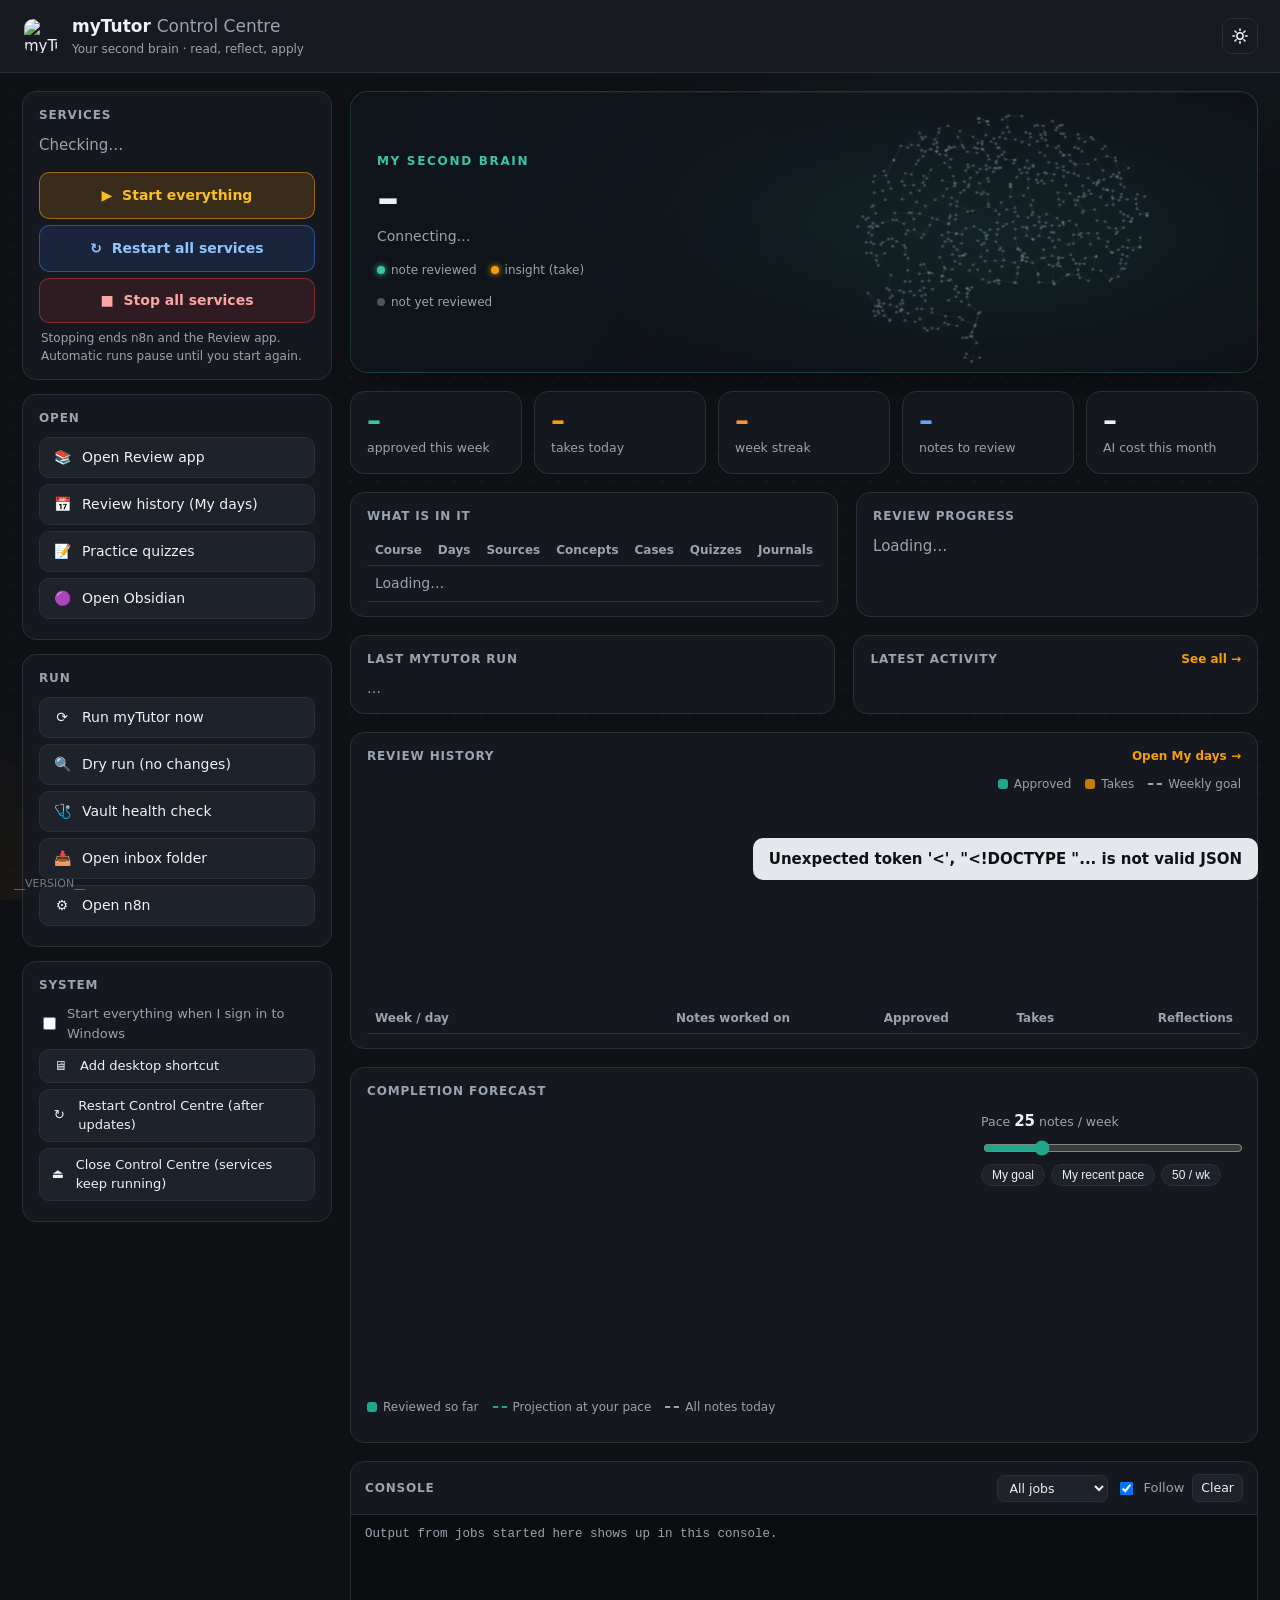
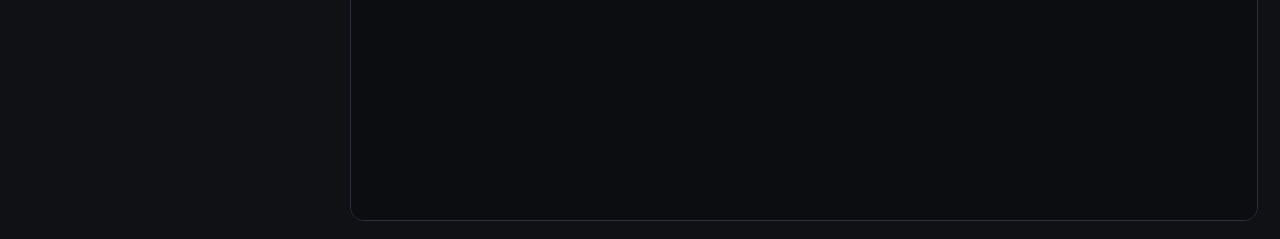
==== commit f07493a6: "v4.6.1: restart also kills stray Review app copies; Control Centre shows running version and warns w" ====
--- a/control_web/index.html
+++ b/control_web/index.html
@@ -157,6 +157,7 @@
 #fc .cross{stroke:var(--muted);stroke-width:1;opacity:.6}
 .sw-p{width:14px;height:0;border-top:2px dashed var(--s-appr);border-radius:0;background:none}
 .fc-leg{margin-top:6px}.small{font-size:12px}
+.stale{color:var(--bad)!important;font-weight:600}
 </style>
 <script>try{if(localStorage.getItem("mytutor-cc-theme")==="light")document.documentElement.dataset.theme="light"}catch(e){}</script></head>
 <body>
@@ -275,7 +276,7 @@
   updateBrain(s.dashboard);
   svc("n8n", s.n8n); svc("review", s.review);
   if (!document.querySelector("#svcs [data-armed]")) $("svcs").innerHTML = (s.services || []).map(v => `<div class="svc-row ${v.up ? "is-up" : v.starting ? "is-wait" : "is-down"}"><span class="big-dot ${v.up ? "on" : v.starting ? "wait" : "off"}"></span>
-      <div><b>${esc(v.name)}</b><small>${esc(v.detail)} · port ${v.port}${v.up && !v.here ? " · started elsewhere" : ""}</small></div>
+      <div><b>${esc(v.name)}</b><small${v.stale ? ' class="stale"' : ""}>${esc(v.detail)} · port ${v.port}${v.up && !v.here ? " · started elsewhere" : ""}</small></div>
       <div class="acts"><span class="st ${v.up ? "up" : v.starting ? "wait" : "down"}">${v.up ? "RUNNING" : v.starting ? `Starting… ${v.since}s` : "Stopped"}</span>${v.up || v.starting
         ? `<button class="mini" data-a="restart-${v.key}">↻ Restart</button><button class="mini stop" data-a="stop-${v.key}" data-confirm="1">Stop</button>` : `<button class="mini" data-a="start-${v.key}">Start</button>`}</div></div>`).join("");
   const nUp = (s.services || []).filter(v => v.up).length, nAll = (s.services || []).length;
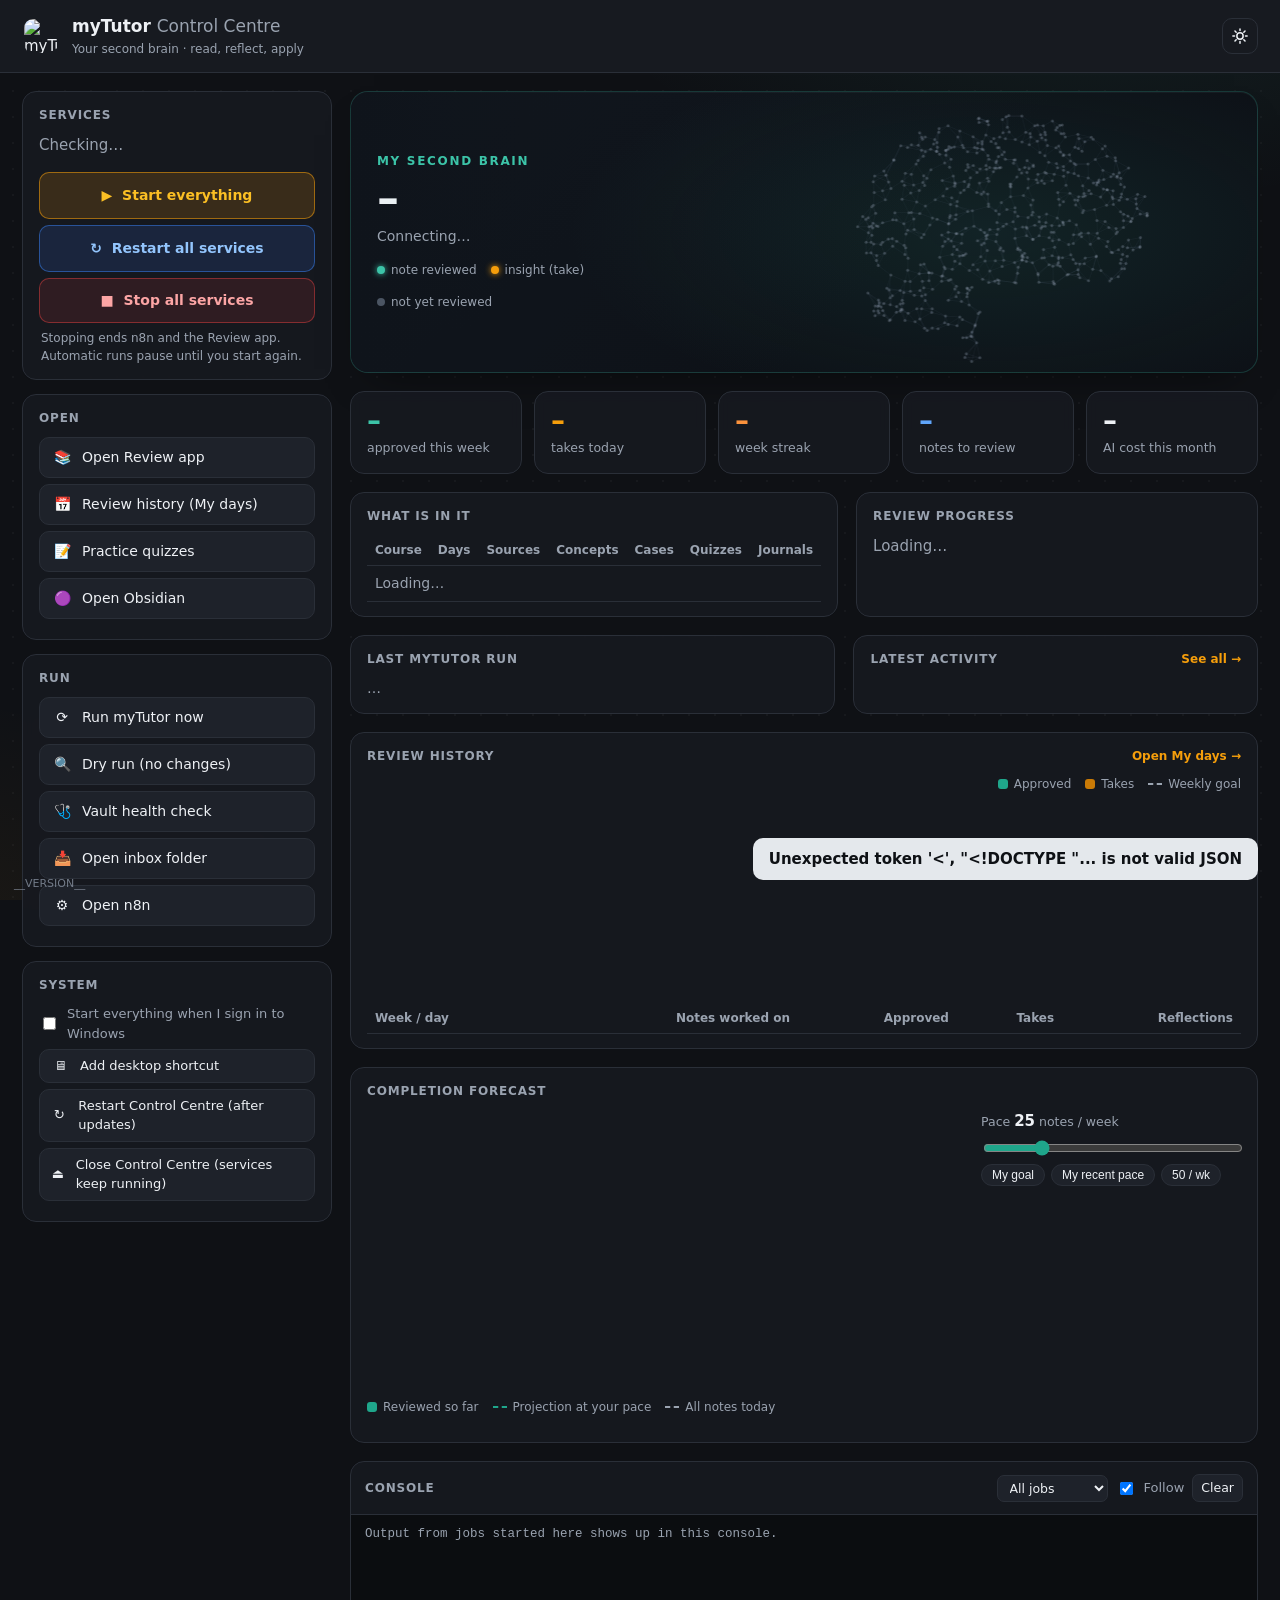
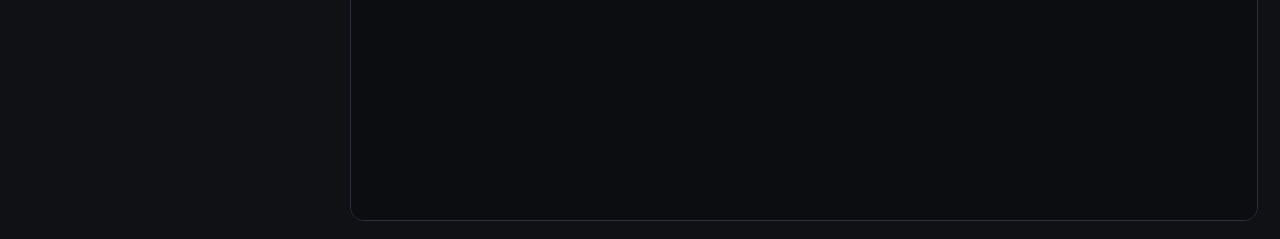
==== commit 212e559a: "v4.6.2: version history (CHANGELOG.md), opened from the version label on every page Co-Authored-By: " ====
--- a/control_web/index.html
+++ b/control_web/index.html
@@ -98,7 +98,7 @@
 .muted{color:var(--muted)}
 @media (max-width:1100px){.hero{grid-template-columns:1fr}.hero::after{display:none}.kpis{grid-template-columns:repeat(3,1fr)}.grid2{grid-template-columns:1fr}}
 @media (max-width:800px){.wrap{grid-template-columns:1fr;padding:14px 16px}.svc{display:none}.kpis{grid-template-columns:repeat(2,1fr)}}
-.verbadge{position:fixed;left:14px;bottom:8px;z-index:5;font-size:11px;color:#8a94a3;opacity:.8;pointer-events:none}
+.verbadge{position:fixed;left:14px;bottom:8px;z-index:5;font-size:11px;color:#8a94a3;opacity:.8;text-decoration:none}.verbadge:hover{opacity:1;text-decoration:underline}
 .btn.restartall{background:#2563eb;border-color:#2563eb;color:#fff;font-weight:700;justify-content:center;padding:12px}.btn.restartall:hover{background:#1d4ed8}
 /* v4.3.5: calmer buttons and status lights */
 .btn.primary{background:rgba(245,158,11,.16);border-color:rgba(245,158,11,.55);color:#fbbf24}.btn.primary:hover{background:rgba(245,158,11,.26)}
@@ -536,6 +536,6 @@
 }
 poll(); pollLog(); setInterval(poll, 4000); setInterval(pollLog, 1000);
 </script>
-<div class="verbadge" title="Release version">__VERSION__</div><script>(function(){const b=document.getElementById("b-theme"),r=document.documentElement;
+<a class="verbadge" href="/changelog" title="Version history">__VERSION__</a><script>(function(){const b=document.getElementById("b-theme"),r=document.documentElement;
 const SUN='<svg viewBox="0 0 24 24" width="18" height="18" fill="none" stroke="currentColor" stroke-width="2" stroke-linecap="round" aria-hidden="true"><circle cx="12" cy="12" r="4.2"/><path d="M12 2.5v2.2M12 19.3v2.2M2.5 12h2.2M19.3 12h2.2M5.3 5.3l1.6 1.6M17.1 17.1l1.6 1.6M5.3 18.7l1.6-1.6M17.1 6.9l1.6-1.6"/></svg>',MOON='<svg viewBox="0 0 24 24" width="18" height="18" fill="none" stroke="currentColor" stroke-width="2" stroke-linecap="round" stroke-linejoin="round" aria-hidden="true"><path d="M20.5 14.2A8.5 8.5 0 0 1 9.8 3.5 8.5 8.5 0 1 0 20.5 14.2z"/></svg>';const icon=()=>{b.innerHTML=r.dataset.theme==="light"?MOON:SUN;b.title=r.dataset.theme==="light"?"Switch to dark":"Switch to light"};icon();
 b.onclick=()=>{if(r.dataset.theme==="light")delete r.dataset.theme;else r.dataset.theme="light";try{localStorage.setItem("mytutor-cc-theme",r.dataset.theme||"dark")}catch(e){}icon();};})();</script></body></html>
